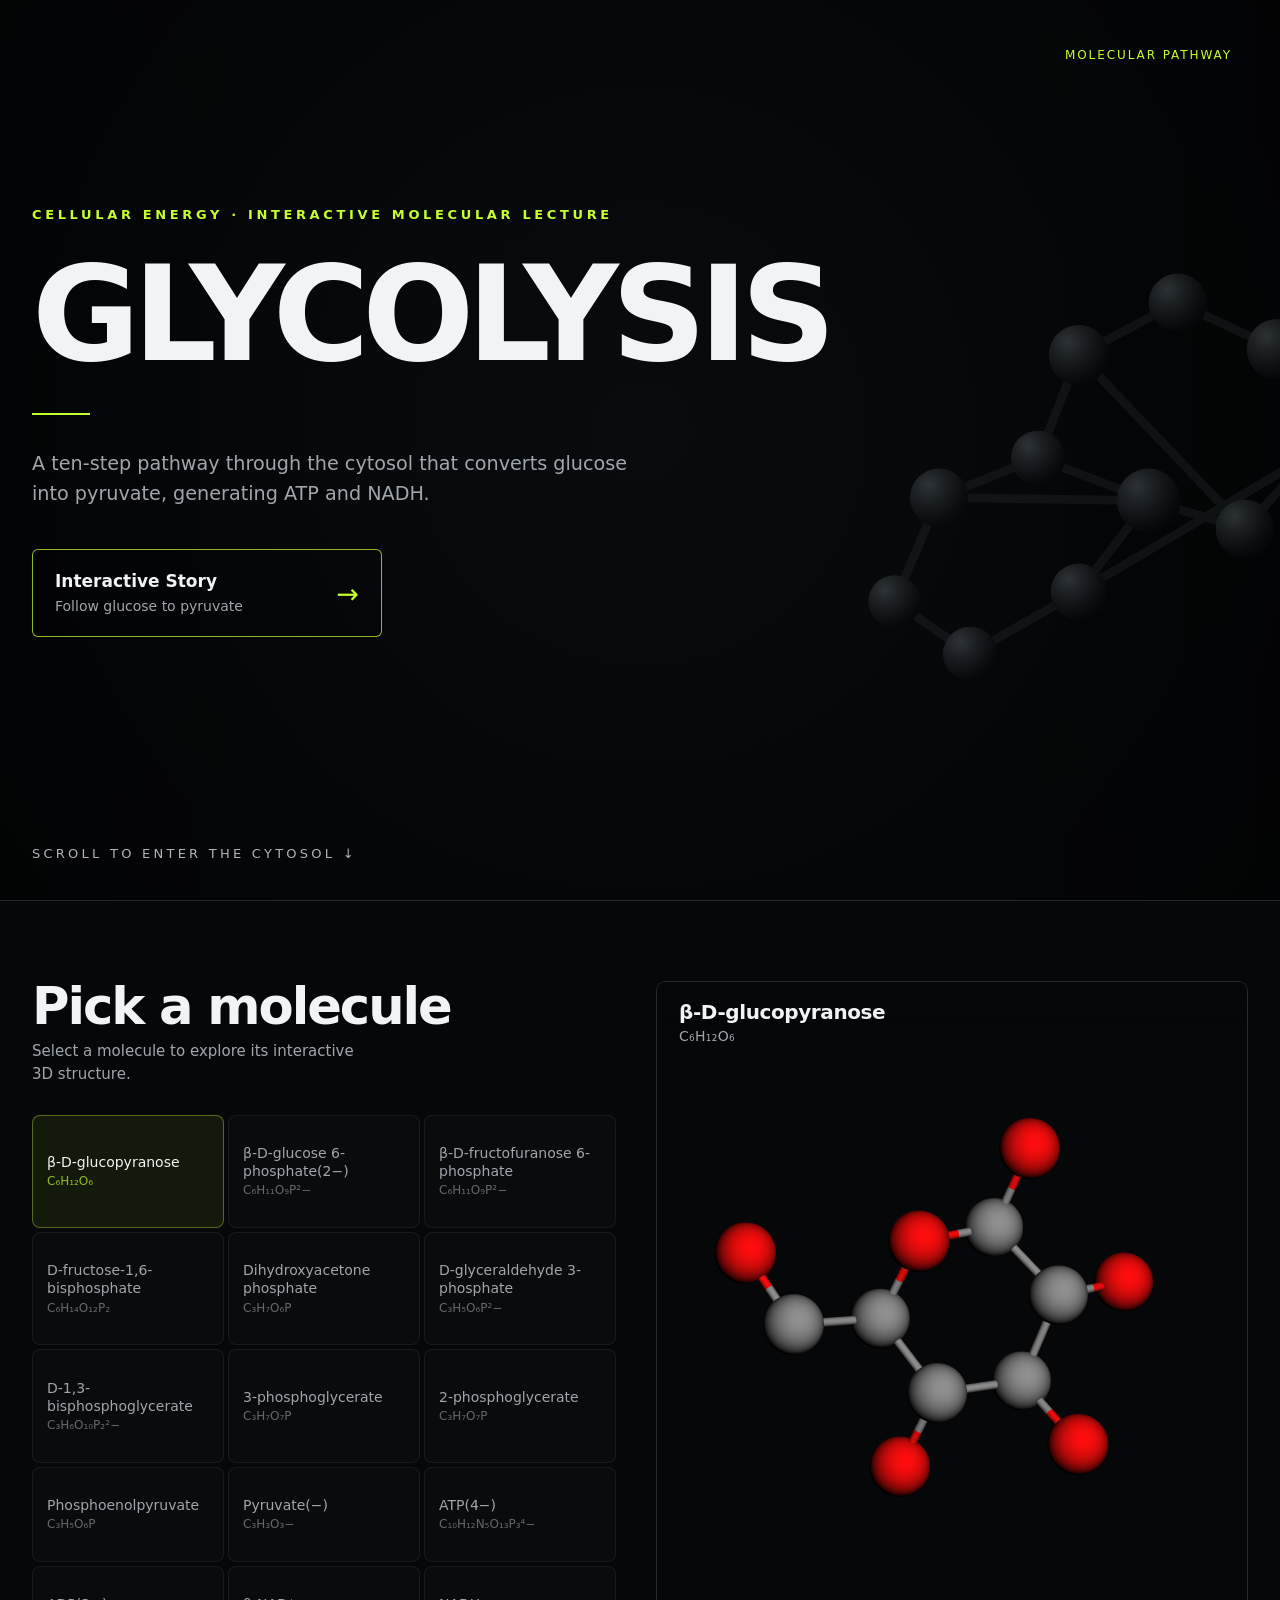
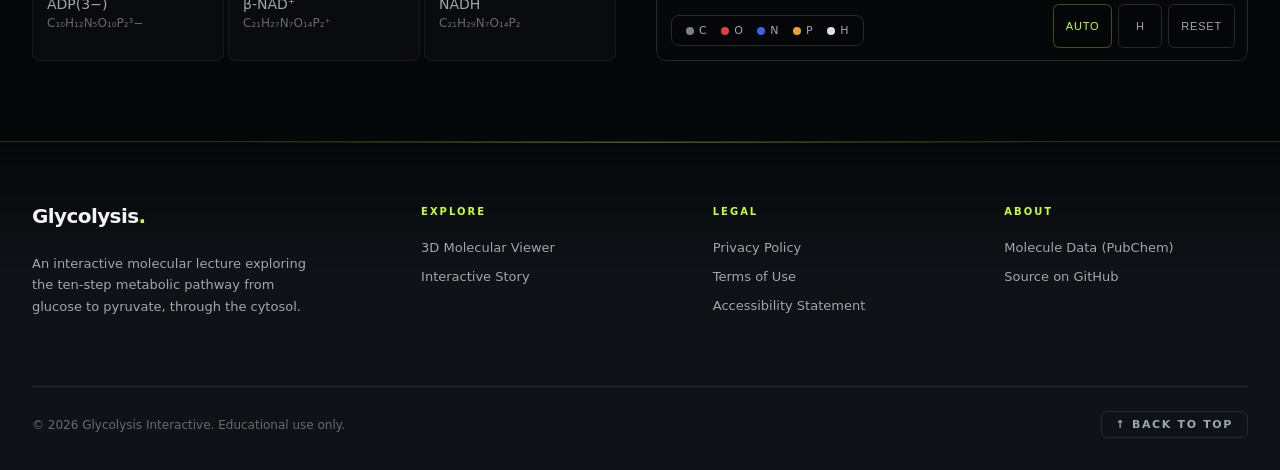
==== index.html @ 6b850707 "Add mobile performance fix" ====
<!DOCTYPE html>
<html lang="en">
<head>
  <meta charset="utf-8">
  <meta name="viewport" content="width=device-width,initial-scale=1">
  <meta name="description" content="An interactive molecular lecture exploring glycolysis from glucose to pyruvate.">
  <title>Glycolysis | Interactive 3D Molecular Viewer</title>
  <link rel="canonical" href="https://glycolysis-project.example/">
  <meta property="og:type" content="website">
  <meta property="og:title" content="Glycolysis | Interactive 3D Molecular Viewer">
  <meta property="og:description" content="Explore glycolysis through an interactive 3D molecular viewer with all 15 pathway intermediates and cofactors.">
  <meta property="og:url" content="https://glycolysis-project.example/">
  <meta name="twitter:card" content="summary_large_image">
  <meta name="twitter:title" content="Glycolysis | Interactive 3D Molecular Viewer">
  <meta name="twitter:description" content="Explore glycolysis through an interactive 3D molecular viewer with all 15 pathway intermediates and cofactors.">
  <meta name="google-site-verification" content="REPLACE_WITH_GOOGLE_VERIFICATION_TOKEN">
  <script type="application/ld+json">{"@context":"https://schema.org","@type":"WebApplication","name":"Glycolysis Interactive","description":"An interactive 3D molecular viewer for exploring the glycolysis metabolic pathway.","applicationCategory":"EducationalApplication","operatingSystem":"Web Browser","url":"https://glycolysis-project.example/"}</script>
  <link rel="stylesheet" href="styles/landing.css">
</head>
<body>
  <a href="#viewerSection" class="skip-link">Skip to viewer</a>

  <section class="hero" aria-labelledby="hero-title">
    <div class="hero-molecule" aria-hidden="true">
      <svg viewBox="0 0 620 620" xmlns="http://www.w3.org/2000/svg">
        <defs>
          <radialGradient id="atom" cx="32%" cy="28%" r="72%">
            <stop offset="0" stop-color="#5b6369"/>
            <stop offset=".38" stop-color="#343b40"/>
            <stop offset=".78" stop-color="#151a1e"/>
            <stop offset="1" stop-color="#080b0e"/>
          </radialGradient>
        </defs>
        <g fill="none" stroke="#242a2e" stroke-width="9" stroke-linecap="round" opacity=".8">
          <path d="M120 430L166 323L268 282L310 176L412 122L514 170L550 278L481 355L382 326L310 420L198 484Z"/>
          <path d="M166 323L382 326M268 282L382 326M310 176L481 355M310 420L550 278"/>
        </g>
        <g fill="url(#atom)">
          <circle cx="120" cy="430" r="27"/>
          <circle cx="166" cy="323" r="30"/>
          <circle cx="268" cy="282" r="28"/>
          <circle cx="310" cy="176" r="31"/>
          <circle cx="412" cy="122" r="30"/>
          <circle cx="514" cy="170" r="31"/>
          <circle cx="550" cy="278" r="29"/>
          <circle cx="481" cy="355" r="30"/>
          <circle cx="382" cy="326" r="33"/>
          <circle cx="310" cy="420" r="29"/>
          <circle cx="198" cy="484" r="28"/>
        </g>
      </svg>
    </div>
    <div class="page-context" aria-hidden="true"><strong>MOLECULAR PATHWAY</strong></div>
    <div class="hero-content">
      <div class="hero-copy">
        <p class="eyebrow">CELLULAR ENERGY · INTERACTIVE MOLECULAR LECTURE</p>
        <h1 id="hero-title">GLYCOLYSIS</h1>
        <div class="hero-rule" aria-hidden="true"></div>
        <p class="description">A ten-step pathway through the cytosol that converts glucose into pyruvate, generating ATP and NADH.</p>
        <a class="story-link" href="story/index.html">
          <span class="story-copy">
            <span class="story-title">Interactive Story</span>
            <span class="story-subtitle">Follow glucose to pyruvate</span>
          </span>
          <span class="story-arrow" aria-hidden="true">→</span>
        </a>
      </div>
      <p class="scroll-cue">SCROLL TO ENTER THE CYTOSOL ↓</p>
    </div>
  </section>

  <section class="viewer-section" id="viewerSection" aria-labelledby="viewer-heading">
    <div class="viewer-gate" id="viewerGate" hidden>
      <p class="viewer-gate-label">INTERACTIVE 3D VIEWER</p>
      <h2 class="viewer-gate-heading">This viewer may run less smoothly on mobile and tablet devices.</h2>
      <p class="viewer-gate-copy">For the smoothest experience, open this page on a desktop computer. You can continue here, or return without loading the molecular viewer.</p>
      <div class="viewer-gate-actions">
        <button class="viewer-gate-btn viewer-gate-btn-primary" id="viewerContinue" type="button">CONTINUE ANYWAY</button>
        <button class="viewer-gate-btn" id="viewerBack" type="button">GO BACK</button>
      </div>
    </div>
    <div class="viewer-inner" id="viewerContent">
      <div class="viewer-sidebar">
        <h2 class="viewer-heading" id="viewer-heading">Pick a molecule</h2>
        <p class="viewer-subtitle">Select a molecule to explore its interactive 3D structure.</p>
        <div class="mol-btn-grid" id="molGrid" role="radiogroup" aria-label="Molecule selector"></div>
      </div>
      <div class="viewer-main">
        <div class="viewer-canvas-wrap">
          <div id="viewerInfo" class="viewer-info-bar" aria-live="polite">
            <span class="viewer-info-placeholder" id="viewerPlaceholder">Select a molecule from the list</span>
            <span class="viewer-info-name" id="viewerName" hidden></span>
            <span class="viewer-info-formula" id="viewerFormula" hidden></span>
          </div>
          <div id="viewer3d" aria-label="Interactive 3D molecular visualization"></div>
          <div class="mol-legend" role="img" aria-label="Atom color legend">
            <span class="mol-legend-item"><span class="mol-legend-dot" style="background:#808080"></span>C<span class="mol-legend-tip">Carbon</span></span>
            <span class="mol-legend-item"><span class="mol-legend-dot" style="background:#e04040"></span>O<span class="mol-legend-tip">Oxygen</span></span>
            <span class="mol-legend-item"><span class="mol-legend-dot" style="background:#4060e0"></span>N<span class="mol-legend-tip">Nitrogen</span></span>
            <span class="mol-legend-item"><span class="mol-legend-dot" style="background:#f0a030"></span>P<span class="mol-legend-tip">Phosphorus</span></span>
            <span class="mol-legend-item"><span class="mol-legend-dot" style="background:#e0e0e0"></span>H<span class="mol-legend-tip">Hydrogen</span></span>
          </div>
          <div class="viewer-controls" role="toolbar" aria-label="Viewer controls">
            <button class="vc-btn" id="btnToggleSpin" aria-pressed="true" title="Toggle auto-rotation">AUTO</button>
            <button class="vc-btn" id="btnToggleH" aria-pressed="false" title="Toggle hydrogen atoms">H</button>
            <button class="vc-btn" id="btnReset" title="Reset camera view">RESET</button>
          </div>
        </div>
      </div>
    </div>
  </section>

  <footer class="site-footer" role="contentinfo">
    <div class="footer-top">
      <div class="footer-brand">
        <div class="footer-logo">Glycolysis<span class="accent">.</span></div>
        <p class="footer-tagline">An interactive molecular lecture exploring the ten-step metabolic pathway from glucose to pyruvate, through the cytosol.</p>
      </div>
      <nav class="footer-col" aria-label="Explore">
        <span class="footer-col-title">Explore</span>
        <a href="#viewerSection">3D Molecular Viewer</a>
        <a href="story/index.html">Interactive Story</a>
      </nav>
      <nav class="footer-col" aria-label="Legal">
        <span class="footer-col-title">Legal</span>
        <a href="privacy.html">Privacy Policy</a>
        <a href="terms.html">Terms of Use</a>
        <a href="accessibility.html">Accessibility Statement</a>
      </nav>
      <div class="footer-col">
        <span class="footer-col-title">About</span>
        <a href="https://pubchem.ncbi.nlm.nih.gov/" target="_blank" rel="noopener">Molecule Data (PubChem)</a>
        <a href="https://github.com" target="_blank" rel="noopener">Source on GitHub</a>
      </div>
    </div>
    <div class="footer-divider"></div>
    <div class="footer-bottom">
      <span class="footer-copy">© 2026 Glycolysis Interactive. Educational use only.</span>
      <div class="footer-bottom-links">
        <a href="#" class="footer-back-top" aria-label="Back to top">↑ Back to top</a>
      </div>
    </div>
  </footer>

  <script src="src/viewer.js"></script>
  <script src="src/init.js"></script>
</body>
</html>
---- styles/landing.css ----
:root {
  --bg: #050709;
  --text: #f2f3f4;
  --muted: #a0a6ae;
  --accent: #c6ff2e;
  --line: #252a2f;
  --radius: 6px;
}

* {
  box-sizing: border-box;
}

.skip-link {
  position: fixed;
  top: 12px;
  left: 50%;
  transform: translate(-50%, -300%);
  z-index: 10000;
  padding: 12px 24px;
  border-radius: var(--radius);
  background: var(--accent);
  color: #050709;
  font-size: 13px;
  font-weight: 600;
  letter-spacing: .5px;
  text-decoration: none;
  transition: transform .25s ease;
}

.skip-link:focus,
.skip-link:focus-visible {
  transform: translate(-50%, 0);
  outline: 2px solid var(--accent);
  outline-offset: 4px;
}

html,
body {
  margin: 0;
  min-height: 100%;
  background: var(--bg);
  color: var(--text);
}

body {
  font-family: Inter, "Space Grotesk", system-ui, -apple-system, BlinkMacSystemFont, "Segoe UI", sans-serif;
  overflow-x: hidden;
}

.hero {
  position: relative;
  min-height: 100svh;
  height: max(680px, 100svh);
  overflow: hidden;
  isolation: isolate;
  background:
    radial-gradient(ellipse 52% 75% at 50% 48%, rgba(22,27,31,.22), transparent 72%),
    var(--bg);
}

.hero:after {
  content: "";
  position: absolute;
  inset: 0;
  z-index: 0;
  pointer-events: none;
  background:
    radial-gradient(circle at 50% 45%, transparent 0, rgba(0,0,0,.08) 48%, rgba(0,0,0,.42) 100%),
    linear-gradient(90deg, rgba(0,0,0,.2), transparent 24%, transparent 76%, rgba(0,0,0,.24));
}

.hero-molecule {
  position: absolute;
  z-index: 1;
  right: -100px;
  top: 20%;
  width: min(47vw, 610px);
  height: 610px;
  opacity: .48;
  pointer-events: none;
}

.hero-molecule svg {
  width: 100%;
  height: 100%;
  display: block;
}

.hero-content {
  position: relative;
  z-index: 2;
  width: min(1376px, calc(100% - 64px));
  min-height: 100%;
  margin: 0 auto;
  padding: 72px 0 92px;
  display: flex;
  align-items: center;
}

.hero-copy {
  width: min(880px, 72vw);
  transform: translateY(-2vh);
}

.eyebrow {
  margin: 0 0 34px;
  color: var(--accent);
  font-size: 13px;
  line-height: 1.2;
  font-weight: 600;
  letter-spacing: .28em;
  text-transform: uppercase;
}

h1 {
  margin: 0;
  color: var(--text);
  font-size: clamp(76px, 10.3vw, 160px);
  line-height: .9;
  font-weight: 800;
  letter-spacing: -.055em;
}

.hero-rule {
  width: 58px;
  height: 2px;
  margin: 38px 0 34px;
  background: var(--accent);
}

.description {
  width: min(620px, 100%);
  margin: 0;
  color: var(--muted);
  font-size: clamp(18px, 1.5vw, 22px);
  line-height: 1.58;
  font-weight: 400;
}

.story-link {
  display: grid;
  grid-template-columns: 1fr auto;
  align-items: center;
  width: min(350px, 100%);
  min-height: 88px;
  margin-top: 40px;
  padding: 18px 22px;
  border: 1px solid rgba(198,255,46,.72);
  border-radius: var(--radius);
  color: var(--text);
  text-decoration: none;
  background: rgba(5,7,9,.28);
  transition: background .2s ease, border-color .2s ease, transform .2s ease;
}

.story-link:hover {
  background: rgba(198,255,46,.055);
  border-color: var(--accent);
  transform: translateY(-1px);
}

.story-link:focus-visible {
  outline: 2px solid var(--accent);
  outline-offset: 4px;
}

.story-copy {
  display: flex;
  flex-direction: column;
  gap: 6px;
}

.story-title {
  font-size: 17px;
  line-height: 1.2;
  font-weight: 600;
}

.story-subtitle {
  color: var(--muted);
  font-size: 14px;
  line-height: 1.35;
}

.story-arrow {
  padding-left: 20px;
  color: var(--accent);
  font-size: 27px;
  line-height: 1;
  font-weight: 300;
}

.scroll-cue {
  position: absolute;
  left: 0;
  bottom: 40px;
  margin: 0;
  color: #aeb3ba;
  font-size: 13px;
  line-height: 1;
  font-weight: 400;
  letter-spacing: .25em;
  text-transform: uppercase;
}

.page-context {
  position: absolute;
  z-index: 3;
  top: 48px;
  right: 48px;
  color: #858b92;
  font-size: 12px;
  line-height: 1.2;
  letter-spacing: .16em;
  text-transform: uppercase;
}

.page-context strong {
  color: var(--accent);
  font-weight: 500;
}

@media (max-width: 1100px) {
  .hero-copy {
    width: min(780px, 78vw);
  }

  .hero-molecule {
    right: -180px;
    width: 520px;
    height: 520px;
    top: 27%;
    opacity: .34;
  }
}

@media (max-width: 768px) {
  .hero {
    height: auto;
    min-height: 100svh;
  }

  .hero-content {
    width: calc(100% - 40px);
    padding: 112px 0 96px;
    align-items: center;
  }

  .hero-copy {
    width: 100%;
    transform: none;
  }

  .eyebrow {
    margin-bottom: 27px;
    font-size: 11px;
    line-height: 1.5;
    letter-spacing: .2em;
  }

  h1 {
    font-size: clamp(58px, 16vw, 112px);
    letter-spacing: -.06em;
  }

  .hero-rule {
    margin: 30px 0 25px;
  }

  .description {
    max-width: 540px;
    font-size: 18px;
    line-height: 1.55;
  }

  .story-link {
    width: min(360px, 100%);
    min-height: 88px;
    margin-top: 34px;
    padding: 18px 20px;
  }

  .story-title {
    font-size: 17px;
  }

  .story-subtitle {
    font-size: 14px;
  }

  .story-arrow {
    font-size: 26px;
  }

  .page-context {
    top: 28px;
    right: 24px;
    font-size: 10px;
  }

  .hero-molecule {
    right: -220px;
    top: 42%;
    width: 460px;
    height: 460px;
    opacity: .18;
  }

  .scroll-cue {
    left: 0;
    bottom: 32px;
    font-size: 10px;
    letter-spacing: .2em;
  }
}

@media (max-width: 430px) {
  .hero-content {
    width: calc(100% - 32px);
    padding-top: 100px;
    padding-bottom: 86px;
  }

  .eyebrow {
    max-width: 290px;
    margin-bottom: 24px;
  }

  h1 {
    font-size: clamp(52px, 17.5vw, 76px);
  }

  .hero-rule {
    margin: 26px 0 22px;
  }

  .description {
    font-size: 17px;
  }

  .story-link {
    width: 100%;
    min-height: 84px;
    margin-top: 30px;
    padding: 17px 18px;
  }

  .story-arrow {
    padding-left: 16px;
  }

  .hero-molecule {
    display: none;
  }
}

@media (prefers-reduced-motion: reduce) {
  .story-link {
    transition: none;
  }

  .story-link:hover {
    transform: none;
  }

  .skip-link {
    transition: none;
  }
}

.viewer-section {
  padding: 80px 0 0;
  border-top: 1px solid var(--line);
}
.viewer-gate {
  width: min(760px, calc(100% - 64px));
  margin: 0 auto;
  padding: 80px 0;
}
.viewer-gate[hidden],
.viewer-inner[hidden] {
  display: none;
}
.viewer-gate-label {
  margin: 0 0 18px;
  color: var(--accent);
  font-size: 11px;
  font-weight: 600;
  letter-spacing: .2em;
}
.viewer-gate-heading {
  max-width: 680px;
  margin: 0 0 18px;
  color: var(--text);
  font-size: clamp(32px, 5vw, 58px);
  line-height: 1;
  letter-spacing: -.04em;
}
.viewer-gate-copy {
  max-width: 560px;
  margin: 0;
  color: var(--muted);
  font-size: 16px;
  line-height: 1.6;
}
.viewer-gate-actions {
  display: flex;
  flex-wrap: wrap;
  gap: 8px;
  margin-top: 32px;
}
.viewer-gate-btn {
  min-height: 46px;
  padding: 12px 16px;
  border: 1px solid var(--line);
  border-radius: var(--radius);
  color: var(--muted);
  background: rgba(255,255,255,.03);
  font: inherit;
  font-size: 11px;
  font-weight: 600;
  letter-spacing: .08em;
  cursor: pointer;
}
.viewer-gate-btn-primary {
  border-color: rgba(198,255,46,.5);
  color: var(--accent);
  background: rgba(198,255,46,.08);
}
.viewer-gate-btn:focus-visible {
  outline: 2px solid var(--accent);
  outline-offset: 3px;
}

.viewer-inner {
  width: min(1400px, calc(100% - 64px));
  margin: 0 auto;
  display: grid;
  grid-template-columns: 1fr 1fr;
  gap: 32px;
  min-height: 680px;
}

.viewer-sidebar {
  padding: 0;
  display: flex;
  flex-direction: column;
}

.viewer-heading {
  font-size: clamp(32px, 4vw, 52px);
  font-weight: 800;
  letter-spacing: -.04em;
  line-height: 1;
  color: var(--text);
  margin: 0 0 8px;
}

.viewer-subtitle {
  font-size: 15px;
  color: var(--muted);
  margin: 0 0 28px;
  line-height: 1.55;
  max-width: 340px;
}

.mol-btn-grid {
  display: grid;
  grid-template-columns: repeat(3, 1fr);
  gap: 4px;
  overflow-y: auto;
  flex: 1;
  padding-right: 8px;
}

.mol-btn {
  display: flex;
  flex-direction: column;
  align-items: flex-start;
  justify-content: center;
  gap: 3px;
  width: 100%;
  padding: 12px 14px;
  border: 1px solid rgba(255,255,255,.06);
  border-radius: 8px;
  background: rgba(255,255,255,.02);
  color: var(--muted);
  font: inherit;
  font-size: 14px;
  line-height: 1.3;
  text-align: left;
  cursor: pointer;
  transition: all .18s ease;
  min-height: 56px;
  overflow: hidden;
}

.mol-btn:hover {
  background: rgba(198,255,46,.04);
  border-color: rgba(255,255,255,.06);
  color: var(--text);
}

.mol-btn[aria-checked="true"] {
  background: rgba(198,255,46,.08);
  border-color: rgba(198,255,46,.35);
  color: var(--text);
}

.mol-btn[aria-checked="true"] .mol-btn-name {
  color: var(--accent);
  text-shadow: 0 0 12px rgba(198,255,46,.35);
}

.mol-btn[aria-checked="true"] .mol-btn-formula {
  color: var(--accent);
  opacity: .7;
}

.mol-btn:focus-visible {
  outline: 2px solid var(--accent);
  outline-offset: 2px;
}

.mol-btn-name {
  font-weight: 700;
  font-size: 13px;
  letter-spacing: -.01em;
  color: var(--text);
  white-space: nowrap;
  overflow: hidden;
  text-overflow: ellipsis;
  max-width: 100%;
}

.mol-btn-formula {
  font-size: 12px;
  font-weight: 400;
  color: var(--muted);
  opacity: .6;
  white-space: nowrap;
  max-width: 100%;
  overflow: hidden;
  text-overflow: ellipsis;
}

.viewer-main {
  display: flex;
  flex-direction: column;
}

.viewer-canvas-wrap {
  position: relative;
  flex: 1;
  min-height: 600px;
  background: radial-gradient(circle at 50% 45%, rgba(22,27,31,.35), transparent 72%), var(--bg);
  border: 1px solid var(--line);
  border-radius: 10px;
  overflow: hidden;
}

.mol-legend {
  position: absolute;
  bottom: 14px;
  left: 14px;
  z-index: 2;
  display: flex;
  gap: 14px;
  padding: 8px 14px;
  background: rgba(5,7,9,.8);
  border: 1px solid var(--line);
  border-radius: 8px;
  backdrop-filter: blur(8px);
}

.mol-legend-item {
  position: relative;
  display: inline-flex;
  align-items: center;
  gap: 5px;
  font-size: 11px;
  font-weight: 500;
  letter-spacing: .5px;
  color: var(--muted);
  cursor: default;
}

.mol-legend-dot {
  width: 8px;
  height: 8px;
  border-radius: 50%;
  display: inline-block;
  flex-shrink: 0;
}

.mol-legend-tip {
  position: absolute;
  bottom: calc(100% + 8px);
  left: 50%;
  transform: translateX(-50%);
  background: rgba(5,7,9,.92);
  border: 1px solid var(--line);
  border-radius: 6px;
  padding: 5px 10px;
  white-space: nowrap;
  font-size: 11px;
  font-weight: 500;
  letter-spacing: .3px;
  color: var(--text);
  opacity: 0;
  pointer-events: none;
  transition: opacity .15s ease;
  z-index: 3;
}

.mol-legend-item:hover .mol-legend-tip {
  opacity: 1;
}

#viewer3d {
  position: absolute;
  inset: 0;
}

.viewer-canvas-wrap canvas {
  width: 100% !important;
  height: 100% !important;
  display: block;
  touch-action: none;
}

.viewer-info-bar {
  position: absolute;
  top: 0;
  left: 0;
  right: 0;
  padding: 18px 22px;
  display: flex;
  flex-direction: column;
  gap: 4px;
  background: linear-gradient(to bottom, rgba(5,7,9,.88), transparent 70%);
  pointer-events: none;
  z-index: 2;
}

.viewer-info-name {
  font-size: 20px;
  font-weight: 700;
  color: var(--text);
  letter-spacing: -.02em;
}

.viewer-info-formula {
  font-size: 14px;
  font-weight: 400;
  color: var(--muted);
  letter-spacing: .3px;
}

.viewer-info-placeholder {
  font-size: 14px;
  color: var(--muted);
  opacity: .5;
  font-style: italic;
}

.viewer-controls {
  position: absolute;
  bottom: 12px;
  right: 12px;
  display: flex;
  gap: 6px;
  z-index: 2;
}

.vc-btn {
  padding: 6px 12px;
  font-size: 11px;
  font-weight: 500;
  letter-spacing: .8px;
  color: var(--muted);
  border: 1px solid var(--line);
  border-radius: var(--radius);
  background: rgba(5,7,9,.75);
  backdrop-filter: blur(8px);
  cursor: pointer;
  transition: all .18s ease;
  min-height: 44px;
  min-width: 44px;
  display: flex;
  align-items: center;
  justify-content: center;
}

.vc-btn:hover {
  color: var(--text);
  border-color: rgba(255,255,255,.15);
}

.vc-btn[aria-pressed="true"] {
  color: var(--accent);
  border-color: rgba(198,255,46,.3);
}

.vc-btn:focus-visible {
  outline: 2px solid var(--accent);
  outline-offset: 2px;
}

.mol-viewer-error {
  position: absolute;
  inset: 0;
  display: flex;
  align-items: center;
  justify-content: center;
  text-align: center;
  padding: 40px;
  color: var(--muted);
  font-size: 14px;
}

.site-footer {
  margin-top: 80px;
  background: linear-gradient(180deg, rgba(15,18,23,0) 0%, rgba(15,18,23,1) 40%);
  border-top: 1px solid rgba(198,255,46,.12);
  position: relative;
}

.site-footer::before {
  content: '';
  position: absolute;
  top: 0;
  left: 15%;
  right: 15%;
  height: 1px;
  background: linear-gradient(90deg, transparent, rgba(198,255,46,.35), transparent);
}

.footer-top {
  width: min(1400px, calc(100% - 64px));
  margin: 0 auto;
  padding: 64px 0 56px;
  display: grid;
  grid-template-columns: 1.4fr 1fr 1fr 1fr;
  gap: 48px;
}

.footer-brand {
  display: flex;
  flex-direction: column;
  gap: 14px;
}

.footer-logo {
  font-size: 20px;
  font-weight: 800;
  letter-spacing: -.03em;
  color: var(--text);
  line-height: 1;
}

.footer-logo .accent {
  color: var(--accent);
}

.footer-tagline {
  font-size: 13px;
  color: var(--muted);
  line-height: 1.65;
  max-width: 280px;
}

.footer-col {
  display: flex;
  flex-direction: column;
  gap: 0;
}

.footer-col-title {
  font-size: 10px;
  font-weight: 700;
  letter-spacing: .2em;
  text-transform: uppercase;
  color: var(--accent);
  margin-bottom: 16px;
}

.footer-col a {
  font-size: 13px;
  color: var(--muted);
  text-decoration: none;
  transition: color .18s ease;
  padding: 7px 0;
  display: block;
  border-radius: 4px;
}

.footer-col a:hover {
  color: var(--text);
}

.footer-col a:focus-visible {
  outline: 2px solid var(--accent);
  outline-offset: 2px;
}

.footer-divider {
  width: min(1400px, calc(100% - 64px));
  margin: 0 auto;
  height: 1px;
  background: var(--line);
}

.footer-bottom {
  width: min(1400px, calc(100% - 64px));
  margin: 0 auto;
  padding: 24px 0 32px;
  display: flex;
  justify-content: space-between;
  align-items: center;
  flex-wrap: wrap;
  gap: 16px;
}

.footer-copy {
  font-size: 12px;
  color: var(--muted);
  opacity: .6;
}

.footer-bottom-links {
  display: flex;
  align-items: center;
  gap: 24px;
}

.footer-back-top {
  font-size: 11px;
  font-weight: 600;
  letter-spacing: .15em;
  text-transform: uppercase;
  color: var(--muted);
  text-decoration: none;
  transition: color .18s ease;
  display: inline-flex;
  align-items: center;
  gap: 6px;
  padding: 6px 14px;
  border: 1px solid var(--line);
  border-radius: 6px;
}

.footer-back-top:hover {
  color: var(--text);
  border-color: rgba(255,255,255,.15);
}

.footer-back-top:focus-visible {
  outline: 2px solid var(--accent);
  outline-offset: 2px;
}

@media (max-width: 1023px) {
  .viewer-inner {
    grid-template-columns: 1fr;
    gap: 24px;
  }

  .viewer-sidebar {
    padding: 0;
  }

  .mol-btn-grid {
    grid-template-columns: repeat(5, 1fr);
    overflow: visible;
    padding-right: 0;
  }

  .viewer-main {
    padding: 0;
  }

  .footer-top {
    grid-template-columns: 1fr 1fr;
    gap: 40px;
  }
}

@media (max-width: 768px) {
  .viewer-gate {
    width: calc(100% - 32px);
    padding: 56px 0;
  }

  .viewer-gate-actions {
    flex-direction: column;
    align-items: stretch;
  }
  .mol-btn-grid {
    grid-template-columns: repeat(3, 1fr);
  }

  .viewer-section {
    padding: 48px 0 0;
  }

  .viewer-inner {
    width: calc(100% - 32px);
  }

  .viewer-canvas-wrap {
    min-height: 400px;
  }

  .mol-btn {
    padding: 8px 10px;
    font-size: 13px;
    min-height: 48px;
  }

  .footer-top {
    grid-template-columns: 1fr;
    gap: 32px;
    padding: 48px 0 40px;
  }

  .footer-top,
  .footer-divider,
  .footer-bottom {
    width: calc(100% - 32px);
  }

  .mol-legend {
    gap: 10px;
    padding: 6px 10px;
  }

  .mol-legend-item {
    font-size: 10px;
  }
}

@media (max-width: 480px) {
  .mol-btn-grid {
    grid-template-columns: repeat(3, 1fr);
  }

  .viewer-canvas-wrap {
    min-height: 320px;
  }

  .mol-legend {
    gap: 8px;
    padding: 5px 8px;
  }

  .mol-legend-item {
    font-size: 9px;
  }

  .footer-bottom {
    flex-direction: column;
    text-align: center;
    gap: 12px;
  }

  .footer-bottom-links {
    justify-content: center;
  }
}

@media (prefers-reduced-motion: reduce) {
  .mol-btn,
  .vc-btn,
  .footer-col a,
  .footer-back-top {
    transition: none;
  }

  .mol-btn:hover {
    transform: none;
  }
}
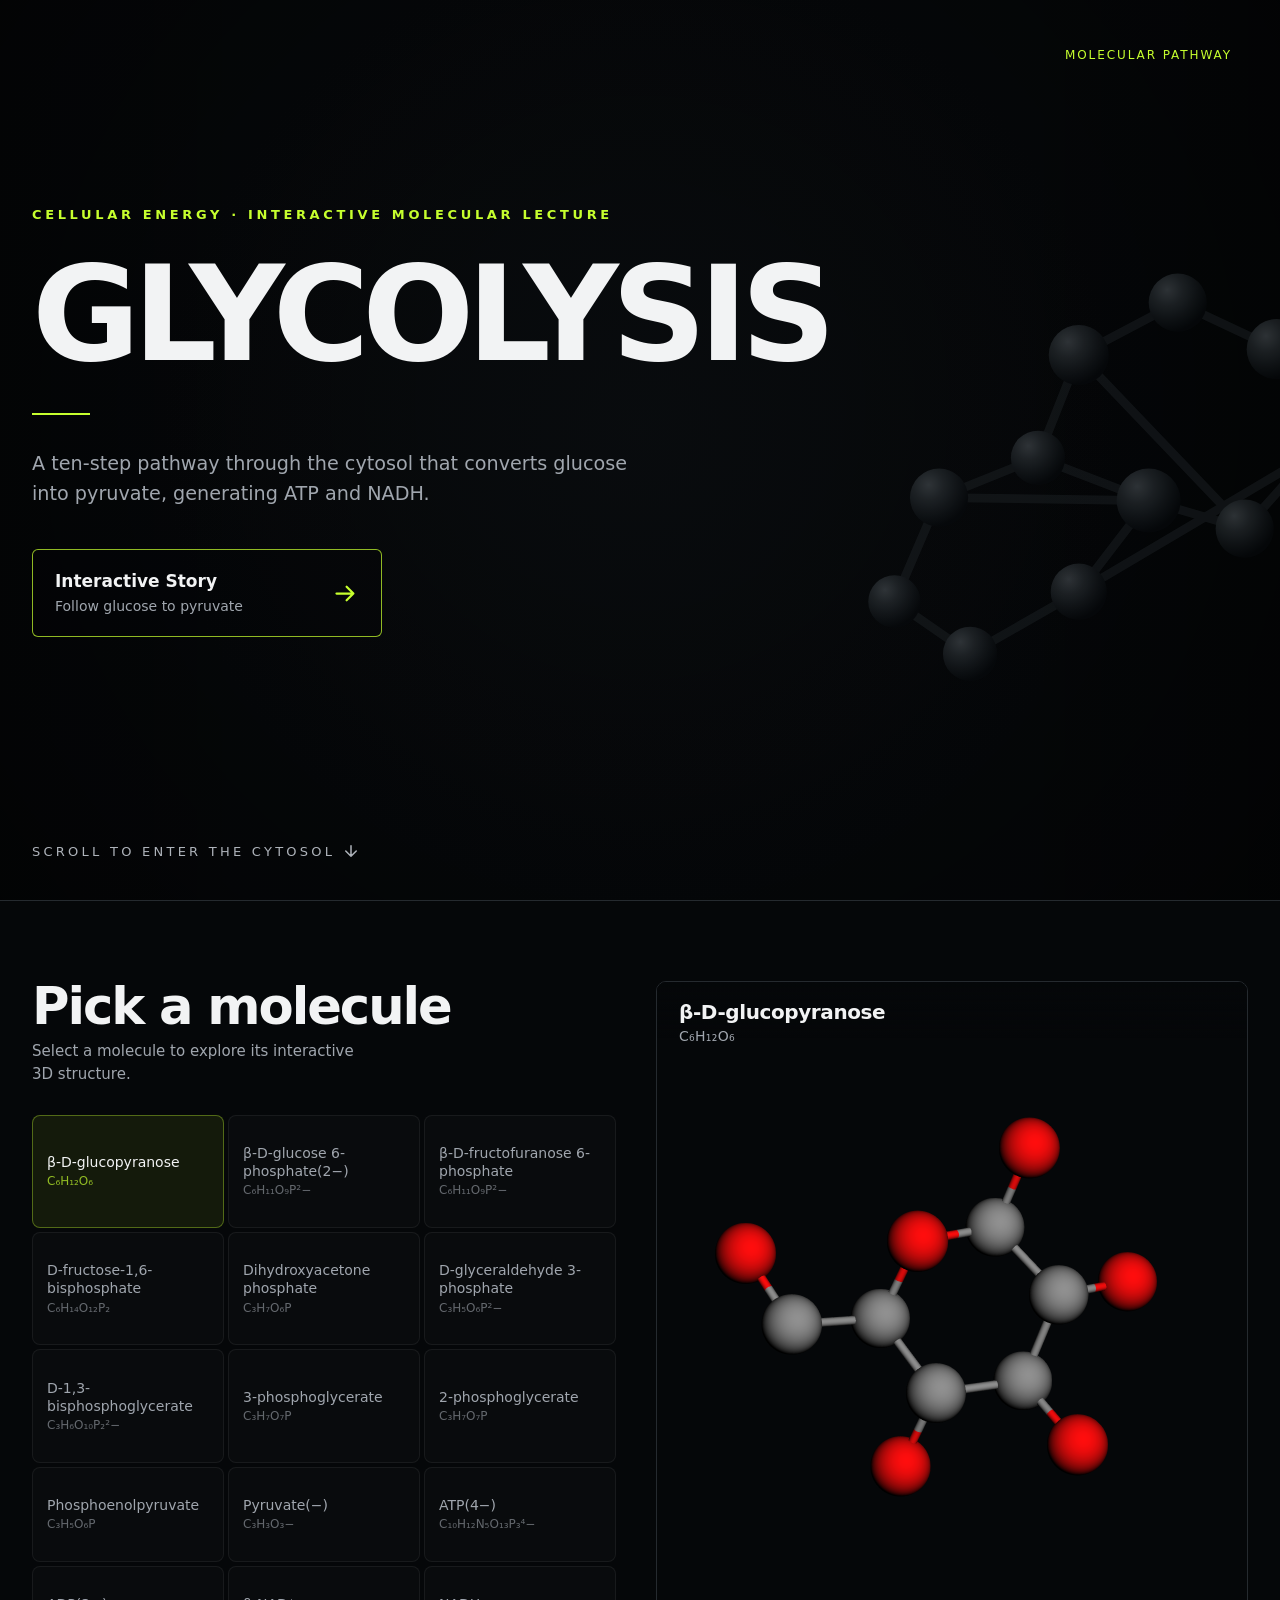
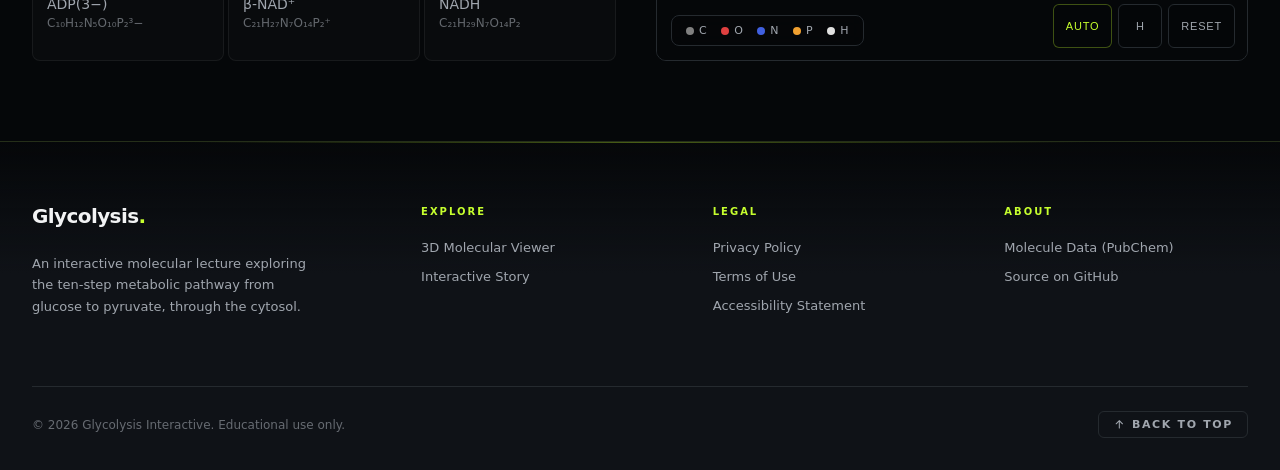
==== commit d691383a: "Improve mobile responsiveness and minor UI fixes" ====
--- a/index.html
+++ b/index.html
@@ -62,10 +62,10 @@
             <span class="story-title">Interactive Story</span>
             <span class="story-subtitle">Follow glucose to pyruvate</span>
           </span>
-          <span class="story-arrow" aria-hidden="true">→</span>
+          <span class="story-arrow" aria-hidden="true"><svg viewBox="0 0 24 24" focusable="false"><path d="M4 12h15M13 6l6 6-6 6"/></svg></span>
         </a>
       </div>
-      <p class="scroll-cue">SCROLL TO ENTER THE CYTOSOL ↓</p>
+      <p class="scroll-cue">SCROLL TO ENTER THE CYTOSOL <svg viewBox="0 0 24 24" focusable="false" aria-hidden="true"><path d="M12 5v14M19 12l-7 7-7-7"/></svg></p>
     </div>
   </section>
 
@@ -137,7 +137,7 @@
     <div class="footer-bottom">
       <span class="footer-copy">© 2026 Glycolysis Interactive. Educational use only.</span>
       <div class="footer-bottom-links">
-        <a href="#" class="footer-back-top" aria-label="Back to top">↑ Back to top</a>
+        <a href="#" class="footer-back-top" aria-label="Back to top"><svg viewBox="0 0 24 24" focusable="false" aria-hidden="true"><path d="M12 19V5M6 11l6-6 6 6"/></svg> Back to top</a>
       </div>
     </div>
   </footer>
--- a/styles/landing.css
+++ b/styles/landing.css
@@ -186,12 +186,31 @@
 .story-arrow {
   padding-left: 20px;
   color: var(--accent);
-  font-size: 27px;
   line-height: 1;
-  font-weight: 300;
+}
+
+.story-arrow svg,
+.scroll-cue svg,
+.footer-back-top svg {
+  width: 1.15em;
+  height: 1.15em;
+  fill: none;
+  stroke: currentColor;
+  stroke-width: 2;
+  stroke-linecap: round;
+  stroke-linejoin: round;
+  vertical-align: middle;
+}
+
+.story-arrow svg {
+  width: 27px;
+  height: 27px;
 }
 
 .scroll-cue {
+  display: inline-flex;
+  align-items: center;
+  gap: 7px;
   position: absolute;
   left: 0;
   bottom: 40px;
@@ -204,6 +223,13 @@
   text-transform: uppercase;
 }
 
+.scroll-cue svg {
+  display: inline-block;
+  width: 18px;
+  height: 18px;
+  flex: 0 0 18px;
+}
+
 .page-context {
   position: absolute;
   z-index: 3;
@@ -238,12 +264,13 @@
 @media (max-width: 768px) {
   .hero {
     height: auto;
-    min-height: 100svh;
+    min-height: 0;
   }
 
   .hero-content {
     width: calc(100% - 40px);
-    padding: 112px 0 96px;
+    padding: 88px 0 42px;
+    flex-direction: column;
     align-items: center;
   }
 
@@ -294,9 +321,7 @@
   }
 
   .page-context {
-    top: 28px;
-    right: 24px;
-    font-size: 10px;
+    display: none;
   }
 
   .hero-molecule {
@@ -308,9 +333,13 @@
   }
 
   .scroll-cue {
+    position: static;
     left: 0;
-    bottom: 32px;
+    align-self: flex-start;
+    width: 100%;
+    margin-top: 42px;
     font-size: 10px;
+    line-height: 1.4;
     letter-spacing: .2em;
   }
 }
@@ -318,8 +347,8 @@
 @media (max-width: 430px) {
   .hero-content {
     width: calc(100% - 32px);
-    padding-top: 100px;
-    padding-bottom: 86px;
+    padding-top: 76px;
+    padding-bottom: 34px;
   }
 
   .eyebrow {
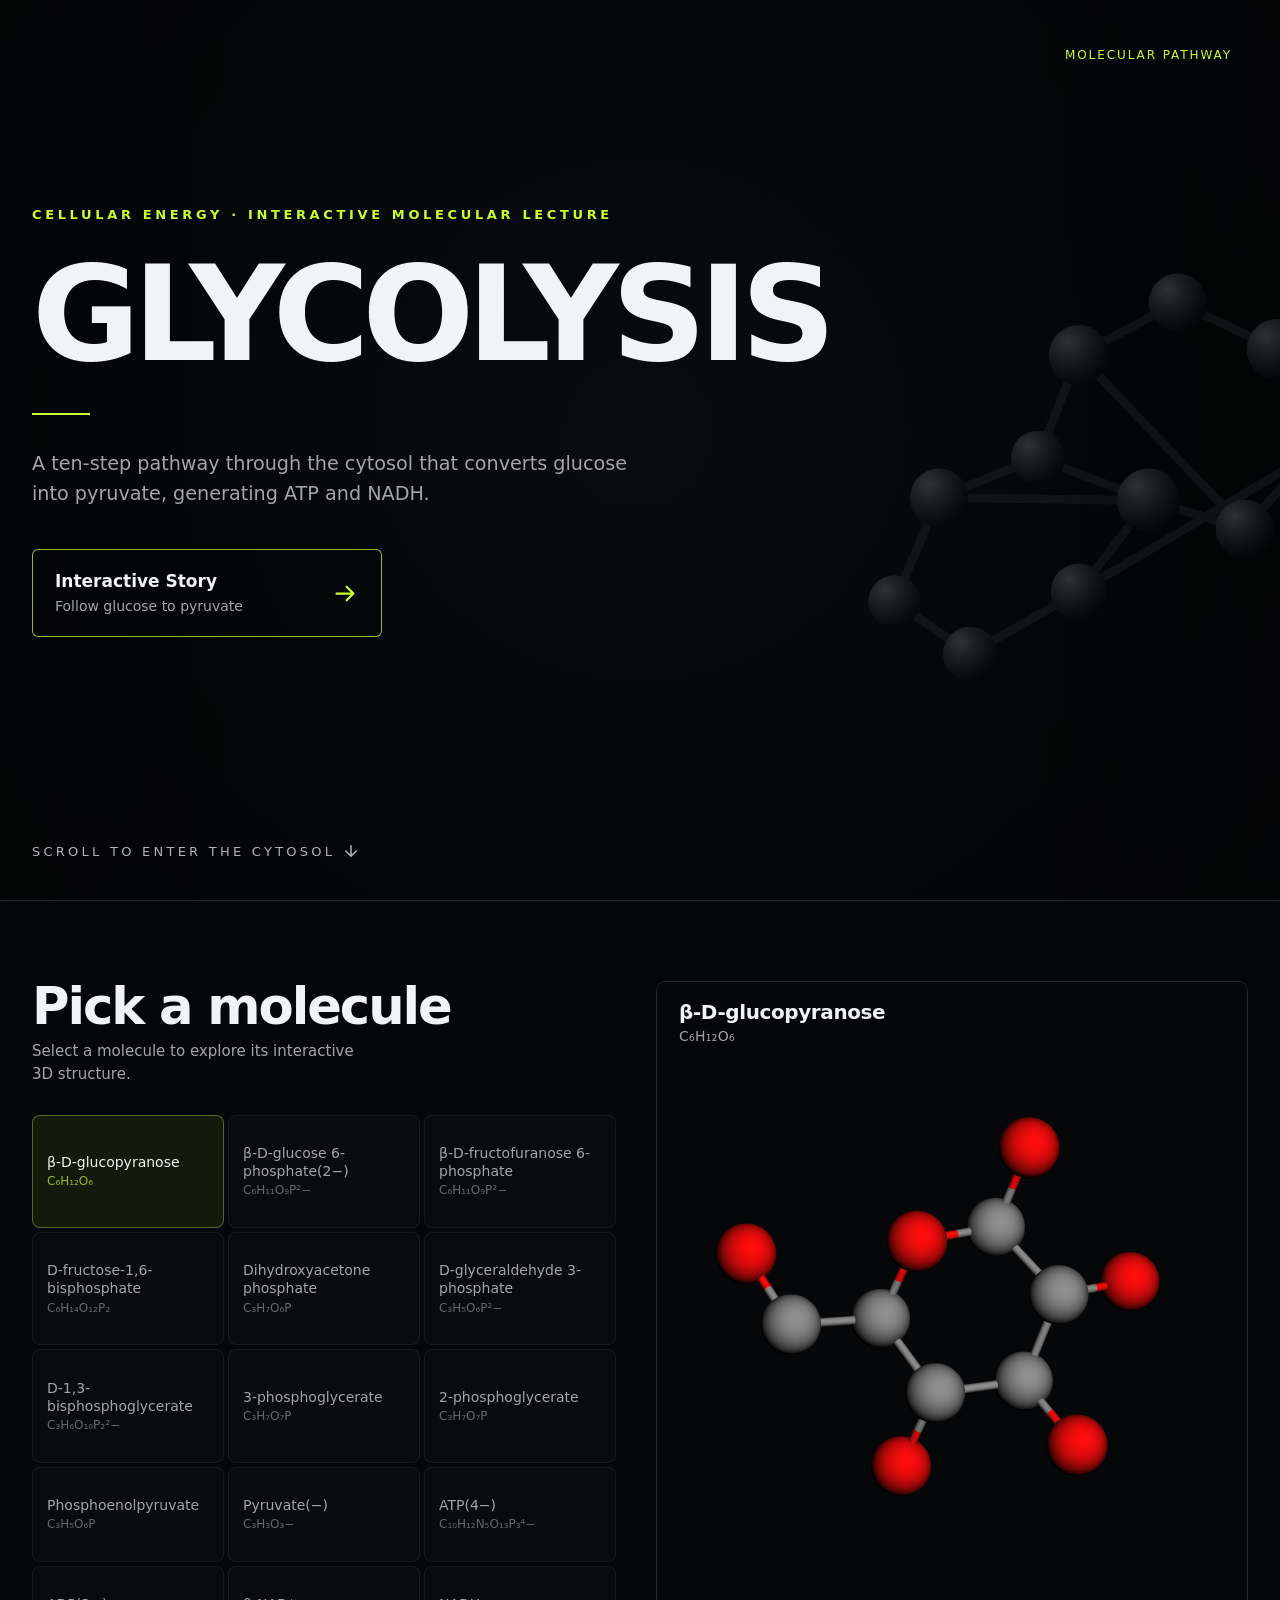
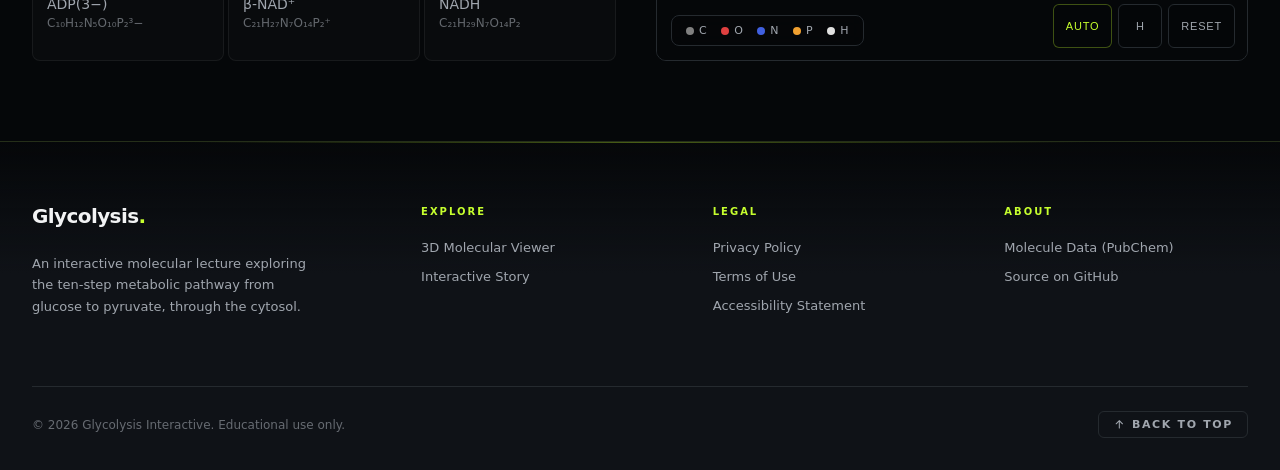
==== commit 605f8705: "Improved mobile 3D model performance and improve mobile responsiveness" ====
--- a/index.html
+++ b/index.html
@@ -65,7 +65,7 @@
           <span class="story-arrow" aria-hidden="true"><svg viewBox="0 0 24 24" focusable="false"><path d="M4 12h15M13 6l6 6-6 6"/></svg></span>
         </a>
       </div>
-      <p class="scroll-cue">SCROLL TO ENTER THE CYTOSOL <svg viewBox="0 0 24 24" focusable="false" aria-hidden="true"><path d="M12 5v14M19 12l-7 7-7-7"/></svg></p>
+      <a class="scroll-cue" href="#viewerSection">SCROLL TO ENTER THE CYTOSOL <svg viewBox="0 0 24 24" focusable="false" aria-hidden="true"><path d="M12 5v14M19 12l-7 7-7-7"/></svg></a>
     </div>
   </section>
 
--- a/styles/landing.css
+++ b/styles/landing.css
@@ -9,6 +9,7 @@
 
 * {
   box-sizing: border-box;
+  -webkit-tap-highlight-color: transparent;
 }
 
 .skip-link {
@@ -221,6 +222,18 @@
   font-weight: 400;
   letter-spacing: .25em;
   text-transform: uppercase;
+  text-decoration: none;
+  cursor: pointer;
+}
+
+.scroll-cue:hover {
+  color: var(--text);
+}
+
+.scroll-cue:focus-visible {
+  outline: 2px solid var(--accent);
+  outline-offset: 4px;
+  border-radius: 4px;
 }
 
 .scroll-cue svg {
@@ -262,16 +275,23 @@
 }
 
 @media (max-width: 768px) {
+  html {
+    scroll-snap-type: y mandatory;
+  }
+
   .hero {
-    height: auto;
-    min-height: 0;
+    height: 100svh;
+    min-height: 100svh;
+    scroll-snap-align: start;
   }
 
   .hero-content {
     width: calc(100% - 40px);
-    padding: 88px 0 42px;
+    height: 100%;
+    padding: 14vh 0 0;
     flex-direction: column;
-    align-items: center;
+    align-items: flex-start;
+    justify-content: flex-start;
   }
 
   .hero-copy {
@@ -280,7 +300,7 @@
   }
 
   .eyebrow {
-    margin-bottom: 27px;
+    margin-bottom: 20px;
     font-size: 11px;
     line-height: 1.5;
     letter-spacing: .2em;
@@ -292,32 +312,32 @@
   }
 
   .hero-rule {
-    margin: 30px 0 25px;
+    margin: 24px 0 20px;
   }
 
   .description {
     max-width: 540px;
-    font-size: 18px;
+    font-size: 17px;
     line-height: 1.55;
   }
 
   .story-link {
     width: min(360px, 100%);
-    min-height: 88px;
-    margin-top: 34px;
-    padding: 18px 20px;
+    min-height: 80px;
+    margin-top: 64px;
+    padding: 16px 18px;
   }
 
   .story-title {
-    font-size: 17px;
+    font-size: 16px;
   }
 
   .story-subtitle {
-    font-size: 14px;
+    font-size: 13px;
   }
 
   .story-arrow {
-    font-size: 26px;
+    font-size: 24px;
   }
 
   .page-context {
@@ -325,54 +345,81 @@
   }
 
   .hero-molecule {
-    right: -220px;
-    top: 42%;
-    width: 460px;
-    height: 460px;
-    opacity: .18;
+    right: auto;
+    left: 50%;
+    top: 50%;
+    transform: translate(-50%, -50%);
+    width: min(90vw, 480px);
+    height: min(90vw, 480px);
+    opacity: .1;
+  }
+
+  .hero::after {
+    background:
+      radial-gradient(circle at 50% 50%, transparent 0, rgba(0,0,0,.15) 50%, rgba(0,0,0,.5) 100%);
   }
 
   .scroll-cue {
-    position: static;
+    position: absolute;
     left: 0;
-    align-self: flex-start;
+    bottom: 32px;
     width: 100%;
-    margin-top: 42px;
+    display: flex;
+    flex-direction: column;
+    align-items: center;
+    gap: 4px;
     font-size: 10px;
     line-height: 1.4;
     letter-spacing: .2em;
   }
+
+  .scroll-cue svg {
+    animation: scroll-bob 2s ease-in-out infinite;
+  }
+
+  @keyframes scroll-bob {
+    0%, 100% { transform: translateY(0); }
+    50% { transform: translateY(4px); }
+  }
+
+  .viewer-section {
+    scroll-snap-align: start;
+    min-height: 100svh;
+  }
+
+  .site-footer {
+    scroll-snap-align: start;
+    min-height: 100svh;
+  }
 }
 
 @media (max-width: 430px) {
   .hero-content {
     width: calc(100% - 32px);
-    padding-top: 76px;
-    padding-bottom: 34px;
   }
 
   .eyebrow {
     max-width: 290px;
-    margin-bottom: 24px;
+    margin-bottom: 16px;
   }
 
   h1 {
-    font-size: clamp(52px, 17.5vw, 76px);
+    font-size: clamp(48px, 17vw, 72px);
   }
 
   .hero-rule {
-    margin: 26px 0 22px;
+    margin: 20px 0 18px;
   }
 
   .description {
-    font-size: 17px;
+    font-size: 16px;
   }
 
   .story-link {
     width: 100%;
-    min-height: 84px;
-    margin-top: 30px;
-    padding: 17px 18px;
+    min-height: 76px;
+    margin-top: 48px;
+    padding: 15px 16px;
   }
 
   .story-arrow {
@@ -380,7 +427,19 @@
   }
 
   .hero-molecule {
-    display: none;
+    width: min(95vw, 400px);
+    height: min(95vw, 400px);
+    opacity: .07;
+  }
+
+  .viewer-section {
+    padding-top: 48px;
+  }
+
+  .site-footer {
+    margin-top: 0;
+    border-top: none;
+    padding-top: 24px;
   }
 }
 
@@ -395,6 +454,10 @@
 
   .skip-link {
     transition: none;
+  }
+
+  .scroll-cue svg {
+    animation: none;
   }
 }
 
@@ -659,6 +722,8 @@
   touch-action: none;
 }
 
+
+
 .viewer-info-bar {
   position: absolute;
   top: 0;
@@ -939,7 +1004,8 @@
   }
 
   .viewer-canvas-wrap {
-    min-height: 400px;
+    min-height: 320px;
+    max-height: 50vh;
   }
 
   .mol-btn {
@@ -948,6 +1014,42 @@
     min-height: 48px;
   }
 
+  .viewer-controls {
+    bottom: 8px;
+    right: 8px;
+    gap: 4px;
+  }
+
+  .vc-btn {
+    padding: 5px 10px;
+    font-size: 10px;
+    min-height: 40px;
+    min-width: 40px;
+  }
+
+  .mol-legend {
+    gap: 8px;
+    padding: 5px 8px;
+    bottom: 8px;
+    left: 8px;
+  }
+
+  .mol-legend-item {
+    font-size: 9px;
+  }
+
+  .viewer-info-bar {
+    padding: 12px 16px;
+  }
+
+  .viewer-info-name {
+    font-size: 16px;
+  }
+
+  .viewer-info-formula {
+    font-size: 12px;
+  }
+
   .footer-top {
     grid-template-columns: 1fr;
     gap: 32px;
@@ -958,15 +1060,6 @@
   .footer-divider,
   .footer-bottom {
     width: calc(100% - 32px);
-  }
-
-  .mol-legend {
-    gap: 10px;
-    padding: 6px 10px;
-  }
-
-  .mol-legend-item {
-    font-size: 10px;
   }
 }
 
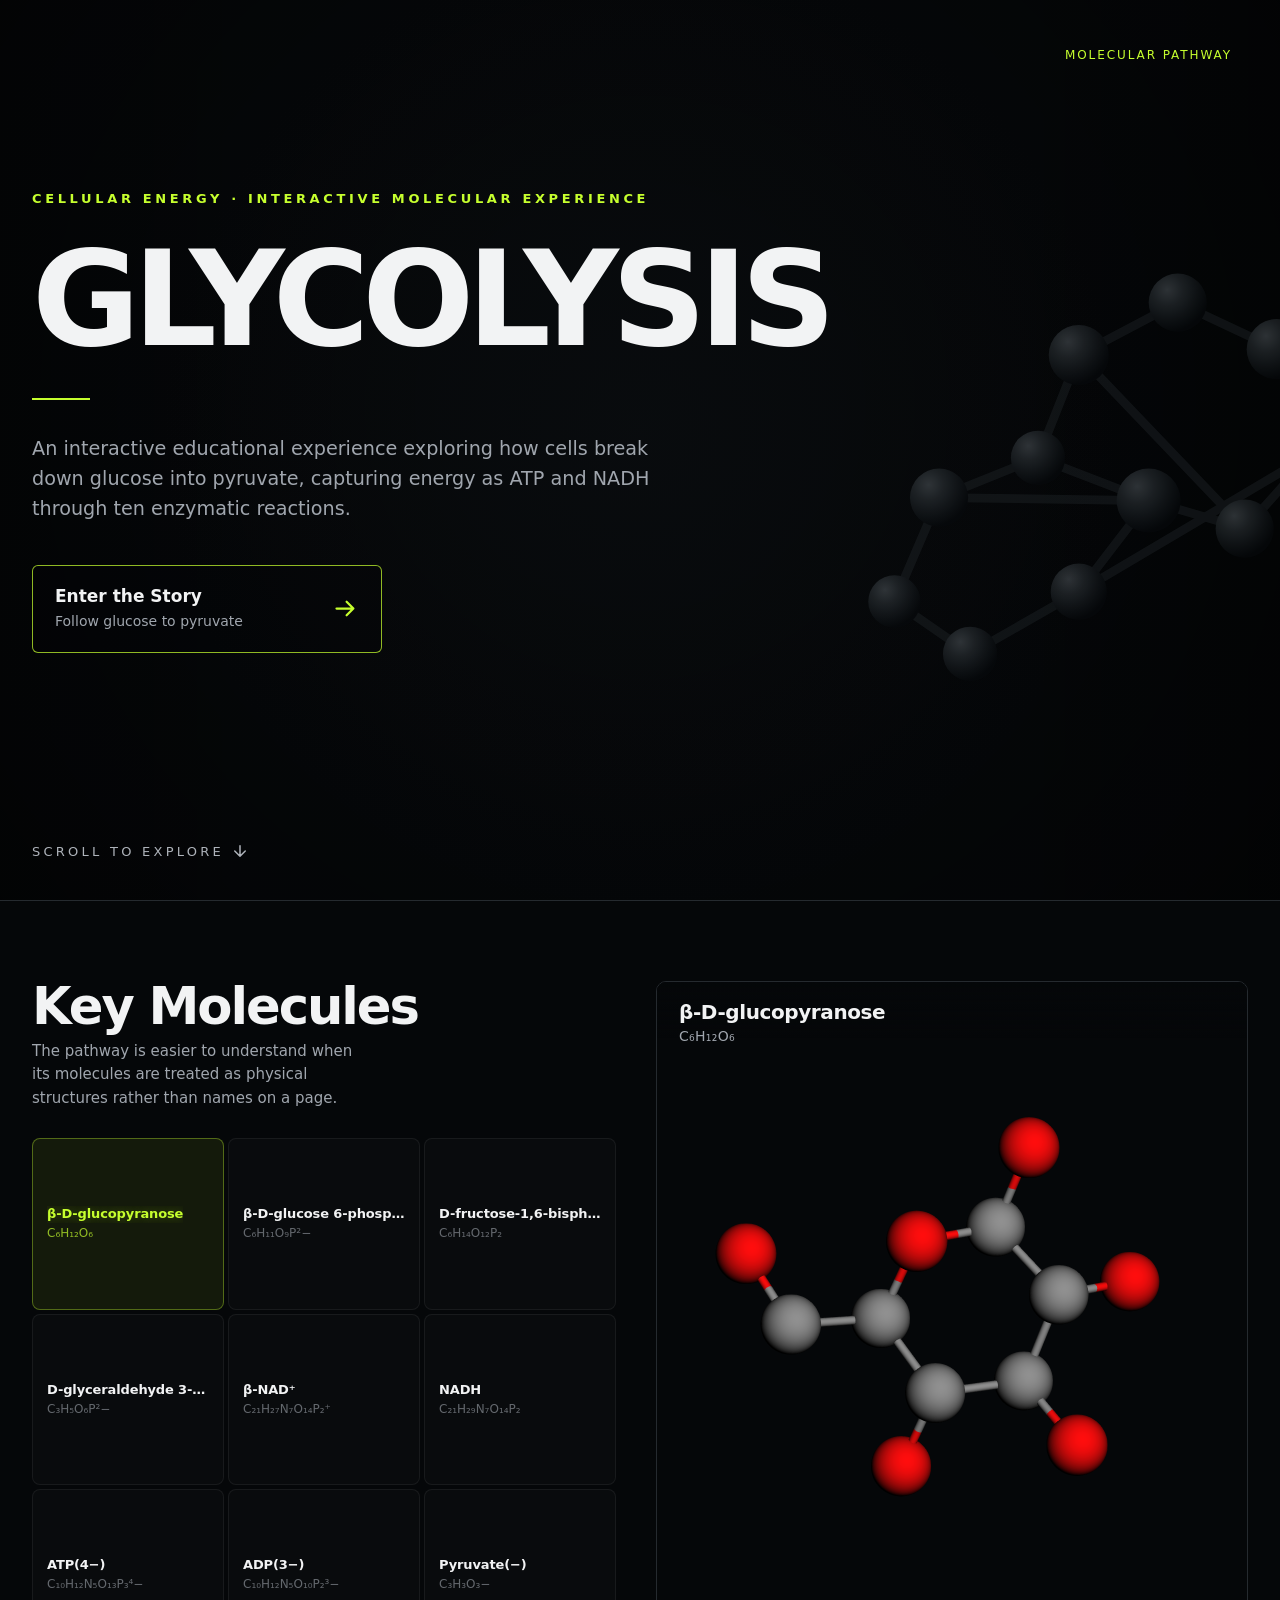
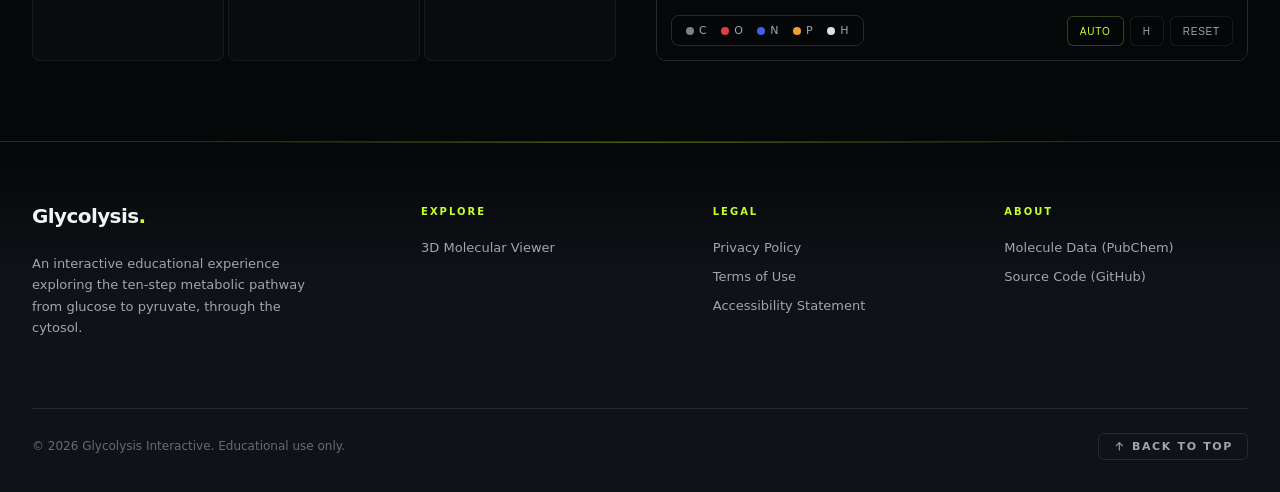
==== commit f125e673: "Fixed email submission implementation and added anti cheat system" ====
--- a/index.html
+++ b/index.html
@@ -8,11 +8,11 @@
   <link rel="canonical" href="https://glycolysis-project.example/">
   <meta property="og:type" content="website">
   <meta property="og:title" content="Glycolysis | Interactive 3D Molecular Viewer">
-  <meta property="og:description" content="Explore glycolysis through an interactive 3D molecular viewer with all 15 pathway intermediates and cofactors.">
+  <meta property="og:description" content="Explore glycolysis through an interactive 3D molecular viewer with key pathway molecules.">
   <meta property="og:url" content="https://glycolysis-project.example/">
   <meta name="twitter:card" content="summary_large_image">
   <meta name="twitter:title" content="Glycolysis | Interactive 3D Molecular Viewer">
-  <meta name="twitter:description" content="Explore glycolysis through an interactive 3D molecular viewer with all 15 pathway intermediates and cofactors.">
+  <meta name="twitter:description" content="Explore glycolysis through an interactive 3D molecular viewer with key pathway molecules.">
   <meta name="google-site-verification" content="REPLACE_WITH_GOOGLE_VERIFICATION_TOKEN">
   <script type="application/ld+json">{"@context":"https://schema.org","@type":"WebApplication","name":"Glycolysis Interactive","description":"An interactive 3D molecular viewer for exploring the glycolysis metabolic pathway.","applicationCategory":"EducationalApplication","operatingSystem":"Web Browser","url":"https://glycolysis-project.example/"}</script>
   <link rel="stylesheet" href="styles/landing.css">
@@ -53,19 +53,19 @@
     <div class="page-context" aria-hidden="true"><strong>MOLECULAR PATHWAY</strong></div>
     <div class="hero-content">
       <div class="hero-copy">
-        <p class="eyebrow">CELLULAR ENERGY · INTERACTIVE MOLECULAR LECTURE</p>
+        <p class="eyebrow">CELLULAR ENERGY &middot; INTERACTIVE MOLECULAR EXPERIENCE</p>
         <h1 id="hero-title">GLYCOLYSIS</h1>
         <div class="hero-rule" aria-hidden="true"></div>
-        <p class="description">A ten-step pathway through the cytosol that converts glucose into pyruvate, generating ATP and NADH.</p>
+        <p class="description">An interactive educational experience exploring how cells break down glucose into pyruvate, capturing energy as ATP and NADH through ten enzymatic reactions.</p>
         <a class="story-link" href="story/index.html">
           <span class="story-copy">
-            <span class="story-title">Interactive Story</span>
+            <span class="story-title">Enter the Story</span>
             <span class="story-subtitle">Follow glucose to pyruvate</span>
           </span>
           <span class="story-arrow" aria-hidden="true"><svg viewBox="0 0 24 24" focusable="false"><path d="M4 12h15M13 6l6 6-6 6"/></svg></span>
         </a>
       </div>
-      <a class="scroll-cue" href="#viewerSection">SCROLL TO ENTER THE CYTOSOL <svg viewBox="0 0 24 24" focusable="false" aria-hidden="true"><path d="M12 5v14M19 12l-7 7-7-7"/></svg></a>
+      <a class="scroll-cue" href="#viewerSection">SCROLL TO EXPLORE <svg viewBox="0 0 24 24" focusable="false" aria-hidden="true"><path d="M12 5v14M19 12l-7 7-7-7"/></svg></a>
     </div>
   </section>
 
@@ -79,10 +79,10 @@
         <button class="viewer-gate-btn" id="viewerBack" type="button">GO BACK</button>
       </div>
     </div>
-    <div class="viewer-inner" id="viewerContent">
+    <div class="viewer-inner" id="viewerContent" hidden>
       <div class="viewer-sidebar">
-        <h2 class="viewer-heading" id="viewer-heading">Pick a molecule</h2>
-        <p class="viewer-subtitle">Select a molecule to explore its interactive 3D structure.</p>
+        <h2 class="viewer-heading" id="viewer-heading">Key Molecules</h2>
+        <p class="viewer-subtitle">The pathway is easier to understand when its molecules are treated as physical structures rather than names on a page.</p>
         <div class="mol-btn-grid" id="molGrid" role="radiogroup" aria-label="Molecule selector"></div>
       </div>
       <div class="viewer-main">
@@ -114,12 +114,11 @@
     <div class="footer-top">
       <div class="footer-brand">
         <div class="footer-logo">Glycolysis<span class="accent">.</span></div>
-        <p class="footer-tagline">An interactive molecular lecture exploring the ten-step metabolic pathway from glucose to pyruvate, through the cytosol.</p>
+        <p class="footer-tagline">An interactive educational experience exploring the ten-step metabolic pathway from glucose to pyruvate, through the cytosol.</p>
       </div>
       <nav class="footer-col" aria-label="Explore">
         <span class="footer-col-title">Explore</span>
         <a href="#viewerSection">3D Molecular Viewer</a>
-        <a href="story/index.html">Interactive Story</a>
       </nav>
       <nav class="footer-col" aria-label="Legal">
         <span class="footer-col-title">Legal</span>
@@ -130,12 +129,12 @@
       <div class="footer-col">
         <span class="footer-col-title">About</span>
         <a href="https://pubchem.ncbi.nlm.nih.gov/" target="_blank" rel="noopener">Molecule Data (PubChem)</a>
-        <a href="https://github.com" target="_blank" rel="noopener">Source on GitHub</a>
+        <a href="https://github.com/Rainier-PS/Glycolysis" target="_blank" rel="noopener">Source Code (GitHub)</a>
       </div>
     </div>
     <div class="footer-divider"></div>
     <div class="footer-bottom">
-      <span class="footer-copy">© 2026 Glycolysis Interactive. Educational use only.</span>
+      <span class="footer-copy">&copy; 2026 Glycolysis Interactive. Educational use only.</span>
       <div class="footer-bottom-links">
         <a href="#" class="footer-back-top" aria-label="Back to top"><svg viewBox="0 0 24 24" focusable="false" aria-hidden="true"><path d="M12 19V5M6 11l6-6 6 6"/></svg> Back to top</a>
       </div>
--- a/styles/landing.css
+++ b/styles/landing.css
@@ -761,44 +761,45 @@
 
 .viewer-controls {
   position: absolute;
-  bottom: 12px;
-  right: 12px;
+  bottom: 14px;
+  right: 14px;
   display: flex;
   gap: 6px;
   z-index: 2;
 }
 
 .vc-btn {
-  padding: 6px 12px;
-  font-size: 11px;
+  padding: 5px 12px;
+  font-size: 10px;
   font-weight: 500;
   letter-spacing: .8px;
   color: var(--muted);
-  border: 1px solid var(--line);
+  border: 1px solid rgba(255,255,255,.08);
   border-radius: var(--radius);
-  background: rgba(5,7,9,.75);
+  background: rgba(5,7,9,.7);
   backdrop-filter: blur(8px);
   cursor: pointer;
   transition: all .18s ease;
-  min-height: 44px;
-  min-width: 44px;
+  min-height: 30px;
   display: flex;
   align-items: center;
   justify-content: center;
+  white-space: nowrap;
 }
 
 .vc-btn:hover {
   color: var(--text);
-  border-color: rgba(255,255,255,.15);
+  border-color: rgba(255,255,255,.18);
+  background: rgba(255,255,255,.04);
 }
 
 .vc-btn[aria-pressed="true"] {
   color: var(--accent);
-  border-color: rgba(198,255,46,.3);
+  border-color: rgba(198,255,46,.25);
 }
 
 .vc-btn:focus-visible {
-  outline: 2px solid var(--accent);
+  outline: 1px solid var(--accent);
   outline-offset: 2px;
 }
 
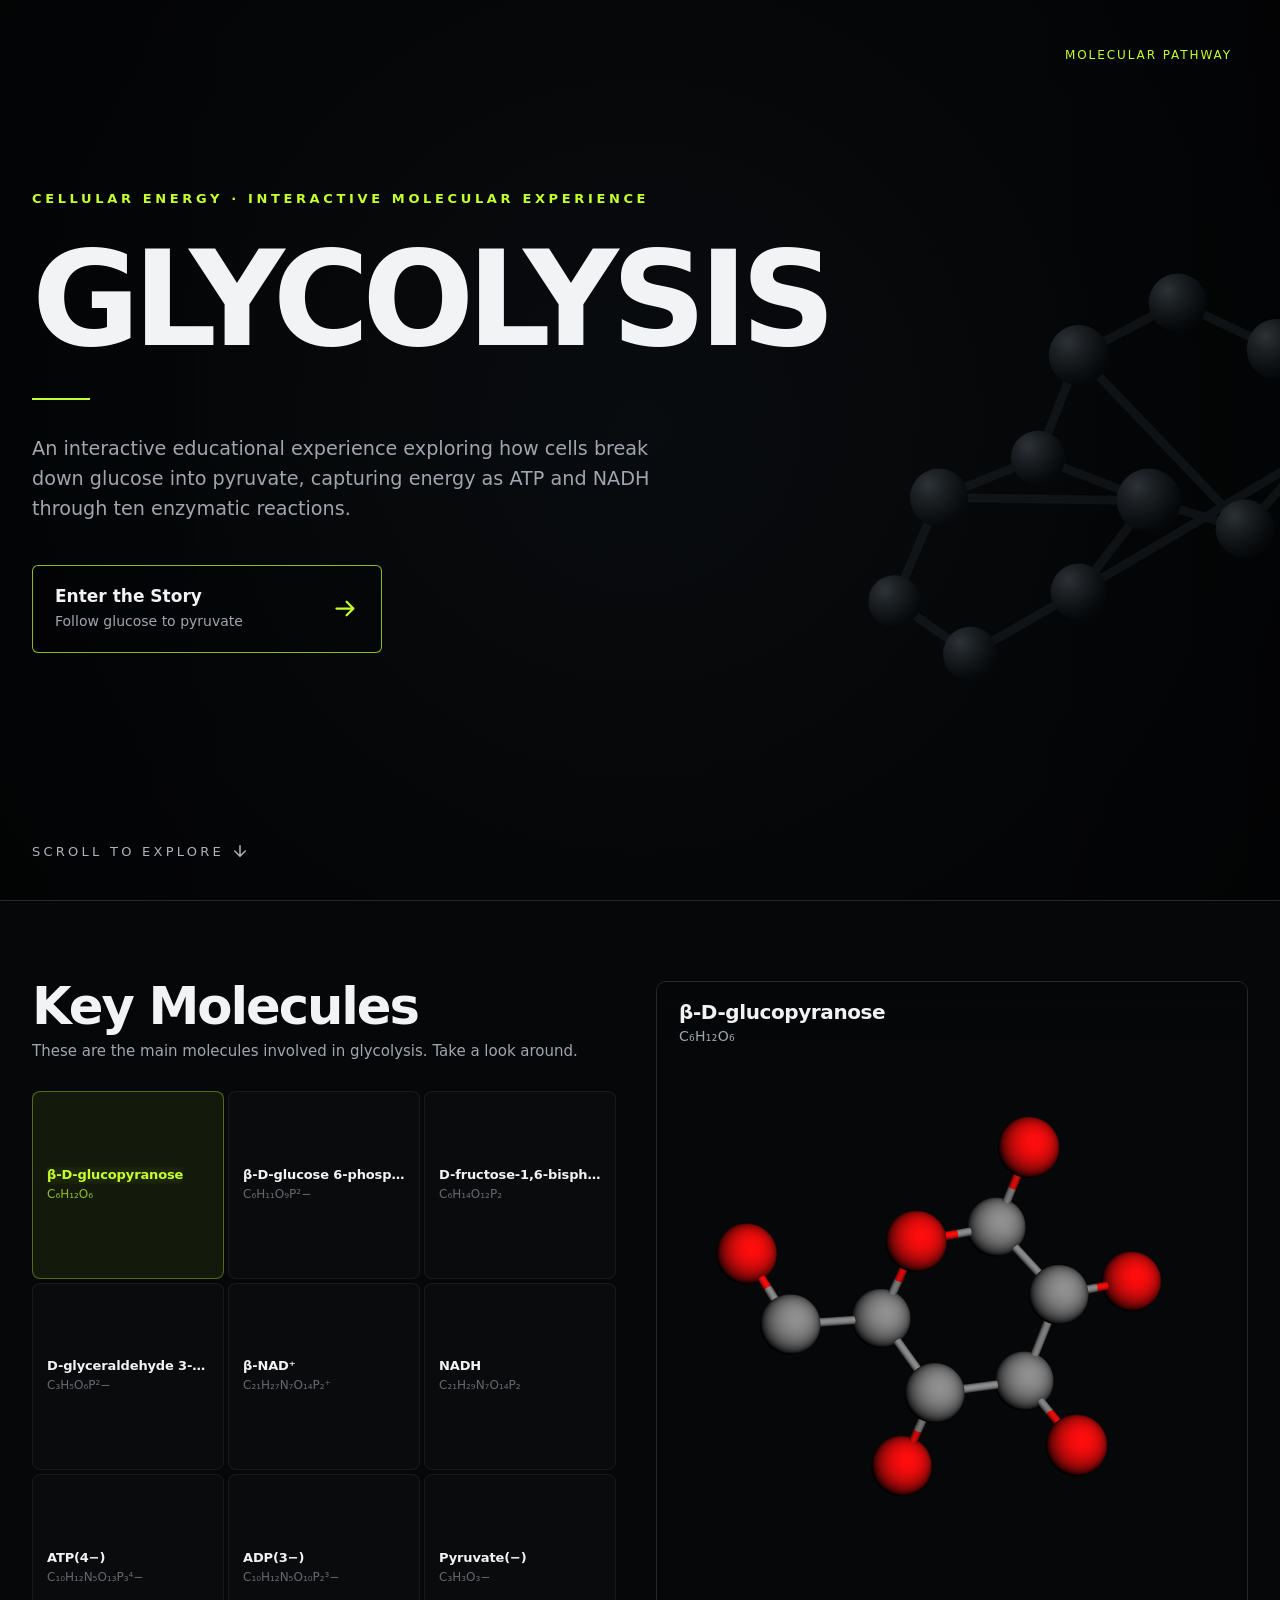
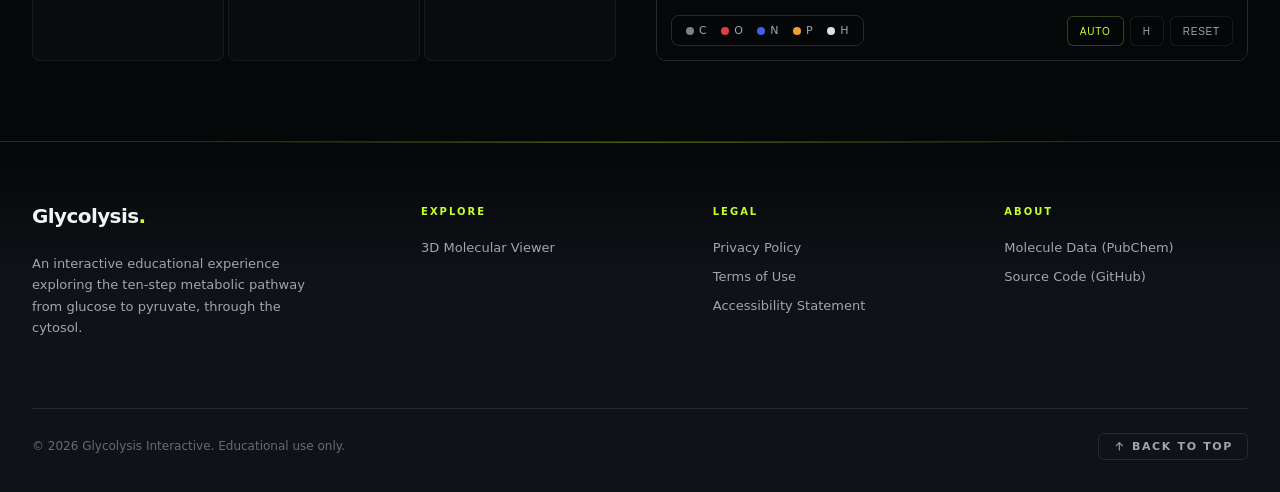
==== commit 206a3c93: "Improved content and quiz questions" ====
--- a/index.html
+++ b/index.html
@@ -82,7 +82,7 @@
     <div class="viewer-inner" id="viewerContent" hidden>
       <div class="viewer-sidebar">
         <h2 class="viewer-heading" id="viewer-heading">Key Molecules</h2>
-        <p class="viewer-subtitle">The pathway is easier to understand when its molecules are treated as physical structures rather than names on a page.</p>
+        <p class="viewer-subtitle">These are the main molecules involved in glycolysis. Take a look around.</p>
         <div class="mol-btn-grid" id="molGrid" role="radiogroup" aria-label="Molecule selector"></div>
       </div>
       <div class="viewer-main">
--- a/styles/landing.css
+++ b/styles/landing.css
@@ -554,7 +554,6 @@
   color: var(--muted);
   margin: 0 0 28px;
   line-height: 1.55;
-  max-width: 340px;
 }
 
 .mol-btn-grid {
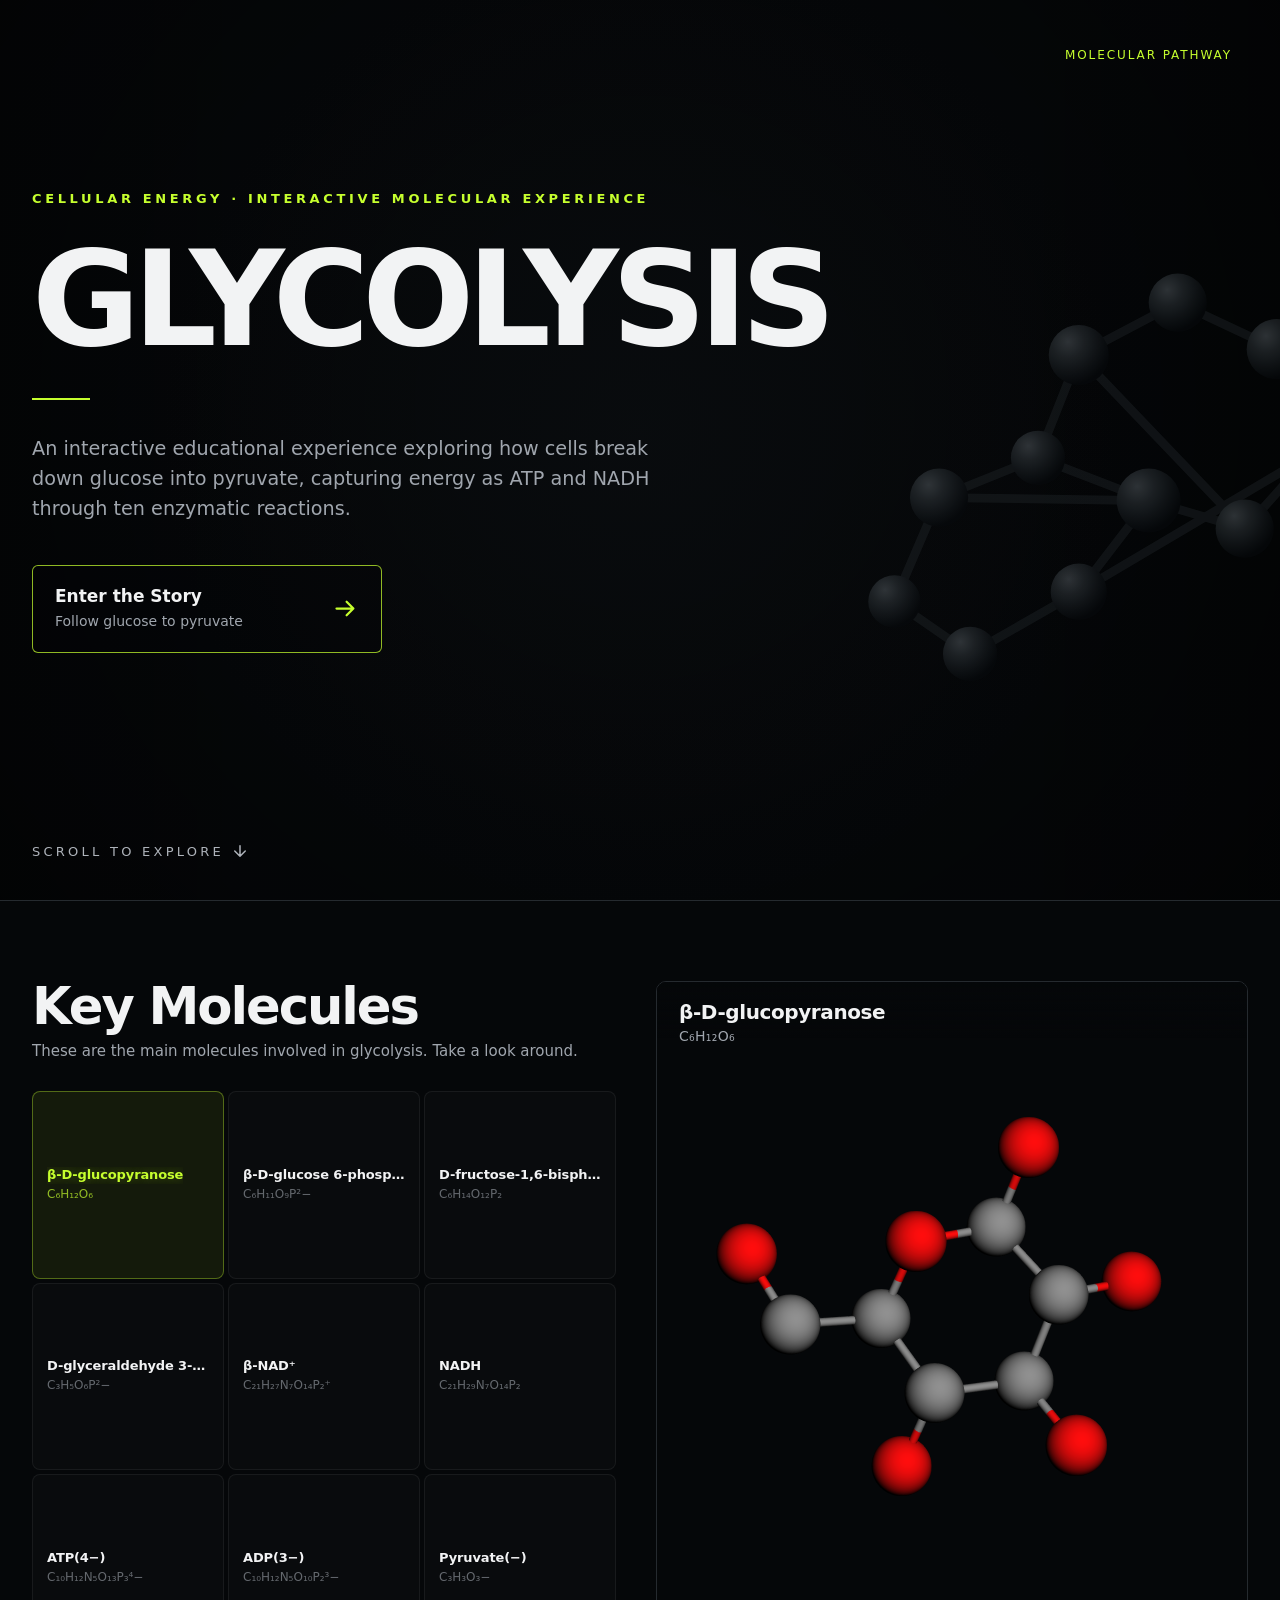
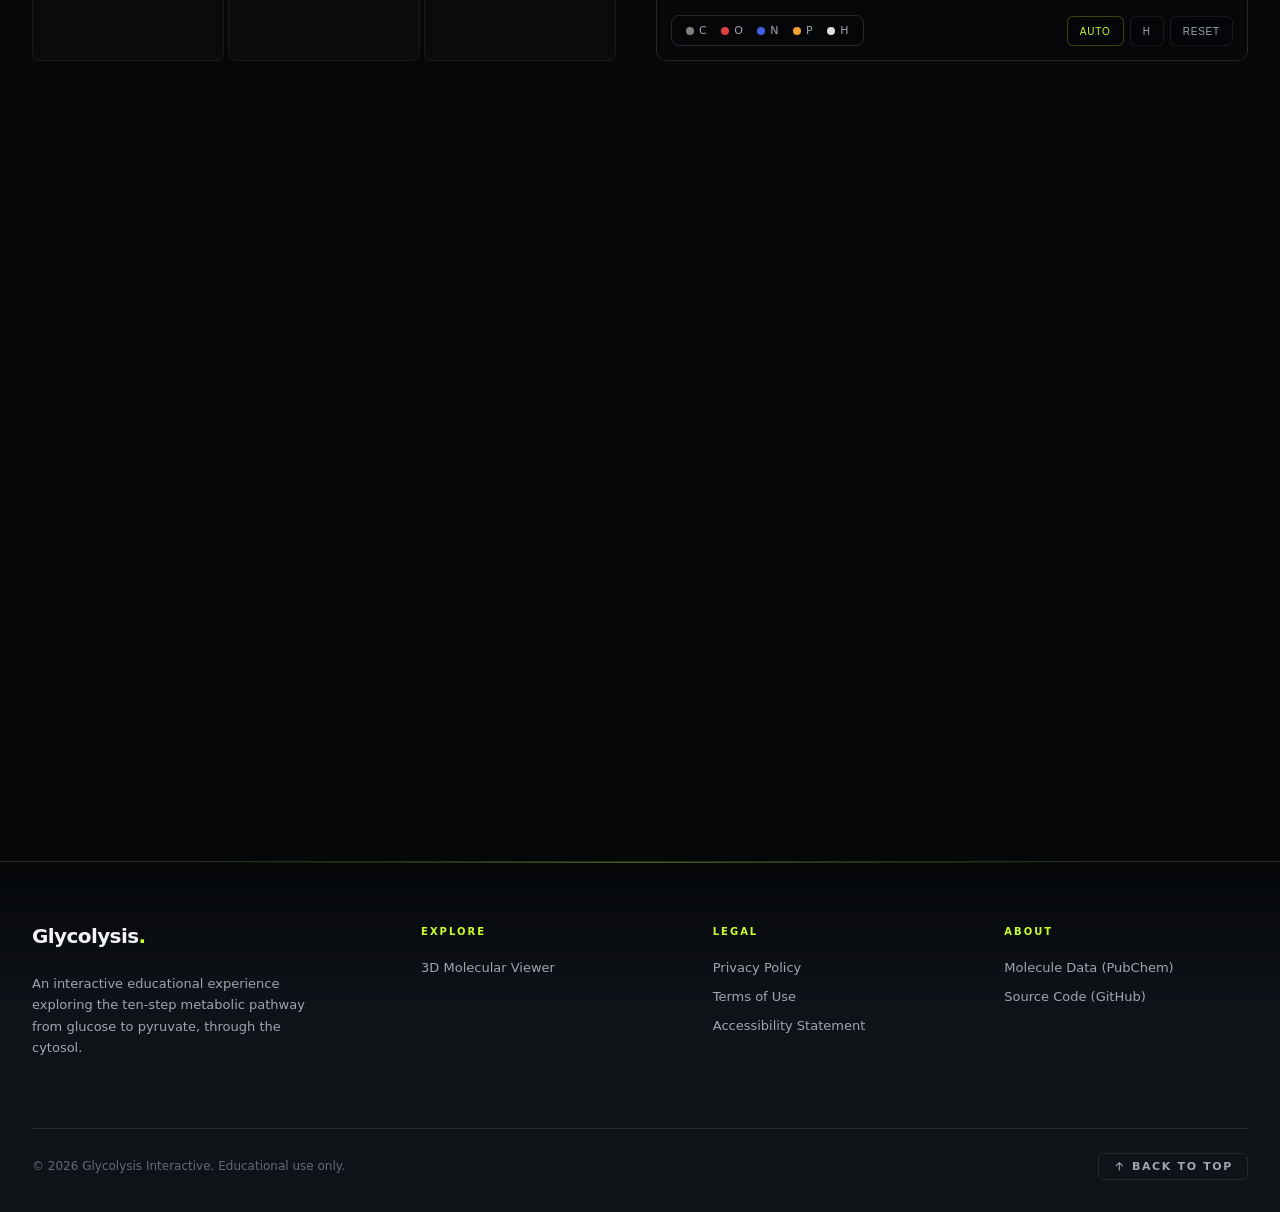
==== commit 70ea159b: "Updated story mode UI and fixed layout bugs" ====
--- a/index.html
+++ b/index.html
@@ -110,6 +110,8 @@
     </div>
   </section>
 
+  <div class="floating-scrollbar" id="floatingScrollbar" role="scrollbar" aria-label="Page scroll position" aria-valuemin="0" aria-valuemax="100" aria-valuenow="0" tabindex="0"><div class="floating-scrollbar-thumb" id="floatingScrollbarThumb"></div></div>
+
   <footer class="site-footer" role="contentinfo">
     <div class="footer-top">
       <div class="footer-brand">
--- a/styles/landing.css
+++ b/styles/landing.css
@@ -44,9 +44,50 @@
   color: var(--text);
 }
 
+html {
+  scrollbar-width: none;
+}
+
+html::-webkit-scrollbar {
+  display: none;
+}
+
 body {
   font-family: Inter, "Space Grotesk", system-ui, -apple-system, BlinkMacSystemFont, "Segoe UI", sans-serif;
   overflow-x: hidden;
+}
+
+.floating-scrollbar {
+  position: fixed;
+  top: 10vh;
+  right: 18px;
+  width: 8px;
+  height: 80vh;
+  position: relative;
+  border-radius: 999px;
+  background: rgba(255,255,255,.1);
+  z-index: 1000;
+  cursor: pointer;
+  touch-action: none;
+  outline: none;
+}
+
+.floating-scrollbar-thumb {
+  position: absolute;
+  top: 0;
+  left: 0;
+  width: 100%;
+  height: 100%;
+  border-radius: inherit;
+  background: var(--accent);
+  box-shadow: 0 0 12px rgba(198,255,46,.25);
+  clip-path: inset(0 0 100% 0);
+  transition: none;
+}
+
+.floating-scrollbar:focus-visible {
+  outline: 2px solid var(--accent);
+  outline-offset: 4px;
 }
 
 .hero {
@@ -275,6 +316,19 @@
 }
 
 @media (max-width: 768px) {
+  .floating-scrollbar {
+    top: 0;
+    right: 0;
+    width: 100%;
+    height: 3px;
+    border-radius: 0;
+    background: rgba(255,255,255,.1);
+  }
+  .floating-scrollbar-thumb {
+    width: 100%;
+    border-radius: 0;
+    clip-path: inset(0 100% 0 0);
+  }
   html {
     scroll-snap-type: y mandatory;
   }
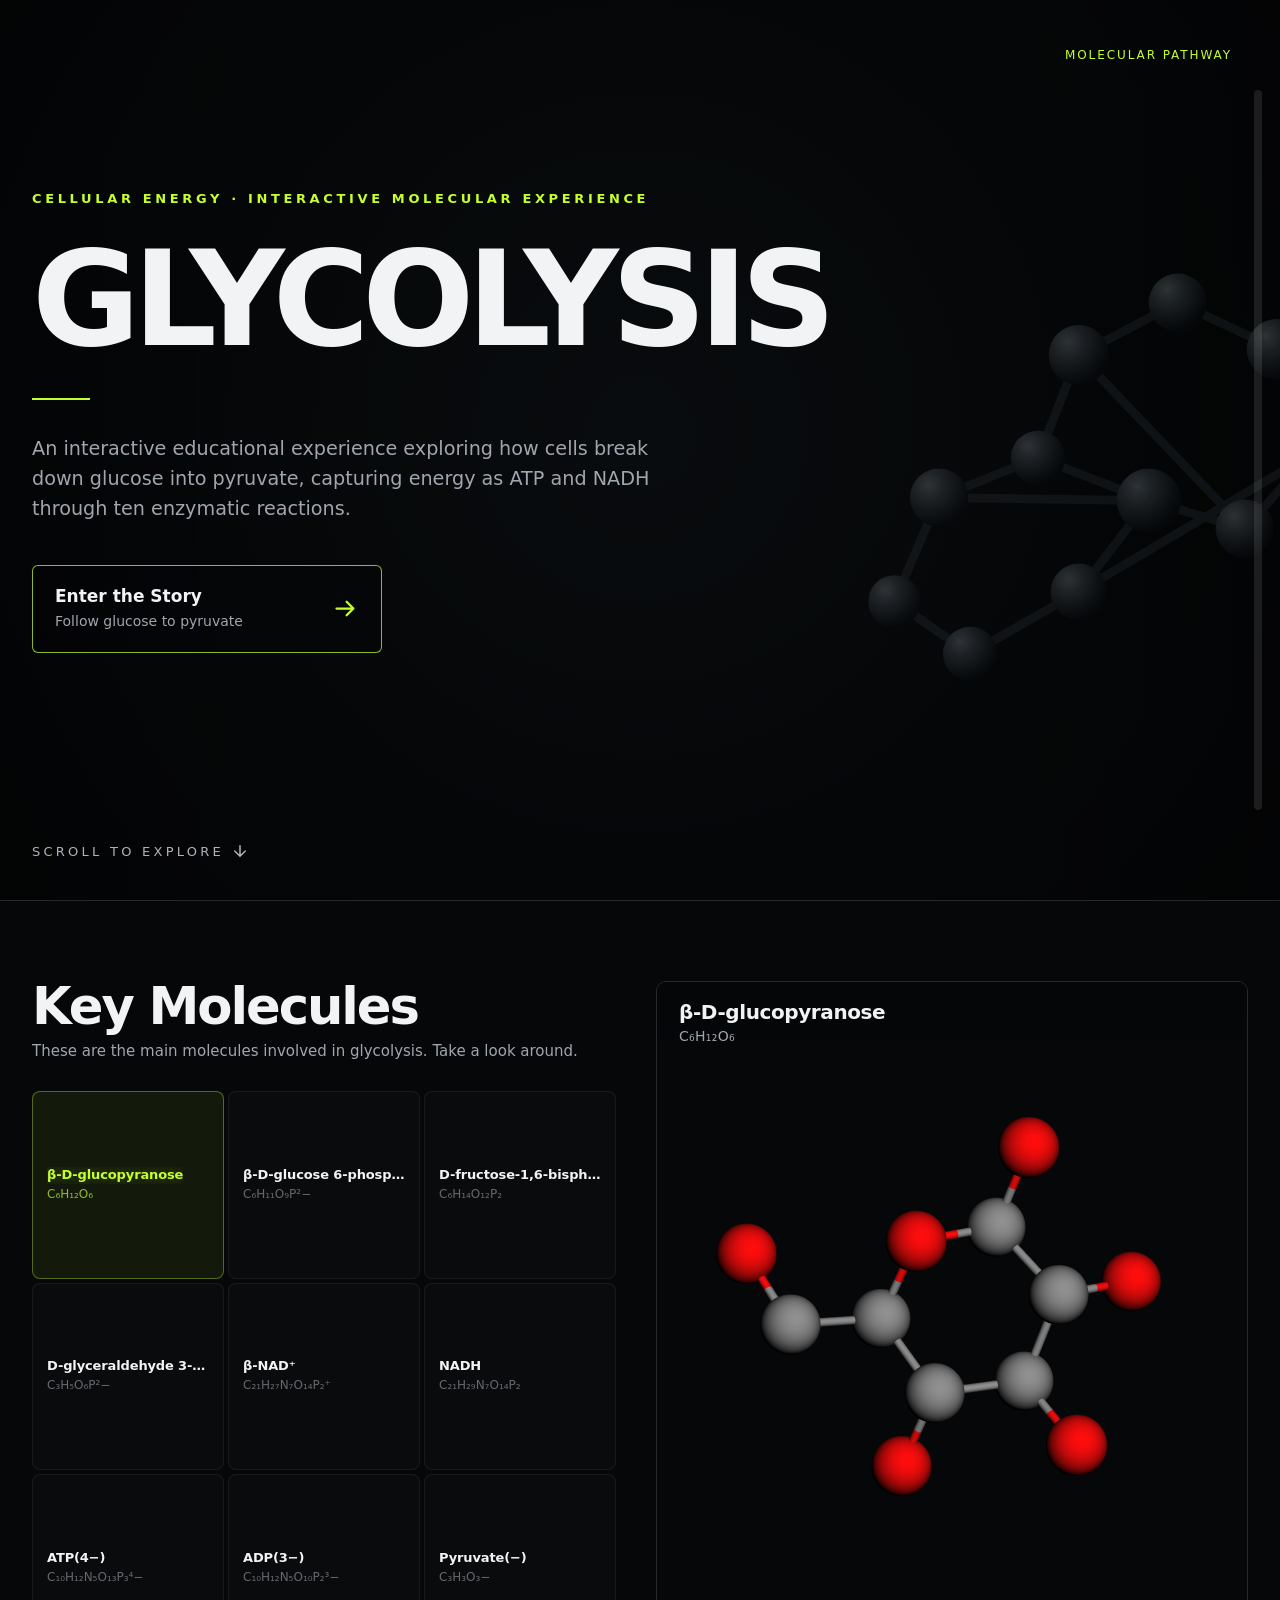
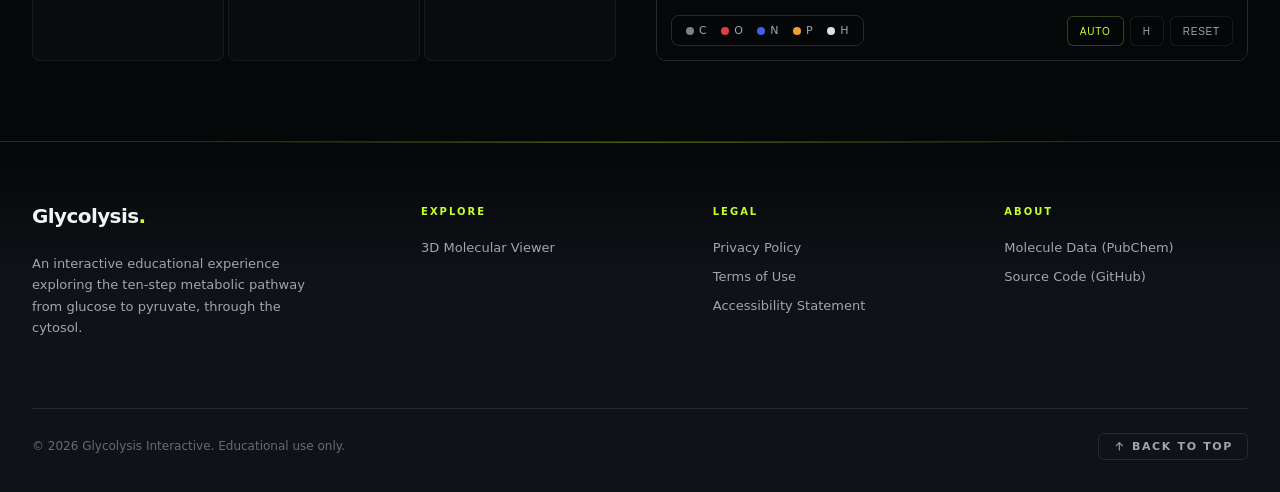
==== commit 9a1df89e: "Fixed anti-cheat vulnerability & improve SEO" ====
--- a/index.html
+++ b/index.html
@@ -5,16 +5,16 @@
   <meta name="viewport" content="width=device-width,initial-scale=1">
   <meta name="description" content="An interactive molecular lecture exploring glycolysis from glucose to pyruvate.">
   <title>Glycolysis | Interactive 3D Molecular Viewer</title>
-  <link rel="canonical" href="https://glycolysis-project.example/">
+  <link rel="canonical" href="https://glycolysis.rainierps8.workers.dev/">
   <meta property="og:type" content="website">
   <meta property="og:title" content="Glycolysis | Interactive 3D Molecular Viewer">
   <meta property="og:description" content="Explore glycolysis through an interactive 3D molecular viewer with key pathway molecules.">
-  <meta property="og:url" content="https://glycolysis-project.example/">
+  <meta property="og:url" content="https://glycolysis.rainierps8.workers.dev/">
   <meta name="twitter:card" content="summary_large_image">
   <meta name="twitter:title" content="Glycolysis | Interactive 3D Molecular Viewer">
   <meta name="twitter:description" content="Explore glycolysis through an interactive 3D molecular viewer with key pathway molecules.">
-  <meta name="google-site-verification" content="REPLACE_WITH_GOOGLE_VERIFICATION_TOKEN">
-  <script type="application/ld+json">{"@context":"https://schema.org","@type":"WebApplication","name":"Glycolysis Interactive","description":"An interactive 3D molecular viewer for exploring the glycolysis metabolic pathway.","applicationCategory":"EducationalApplication","operatingSystem":"Web Browser","url":"https://glycolysis-project.example/"}</script>
+  <meta name="google-site-verification" content="HNpQV2DbFSJBuhP7YB8At8Cs3YXfBu4s6o4GFPZ8FeA">
+  <script type="application/ld+json">{"@context":"https://schema.org","@type":"WebApplication","name":"Glycolysis Interactive","description":"An interactive 3D molecular viewer for exploring the glycolysis metabolic pathway.","applicationCategory":"EducationalApplication","operatingSystem":"Web Browser","url":"https://glycolysis.rainierps8.workers.dev/"}</script>
   <link rel="stylesheet" href="styles/landing.css">
 </head>
 <body>
--- a/styles/landing.css
+++ b/styles/landing.css
@@ -63,7 +63,6 @@
   right: 18px;
   width: 8px;
   height: 80vh;
-  position: relative;
   border-radius: 999px;
   background: rgba(255,255,255,.1);
   z-index: 1000;
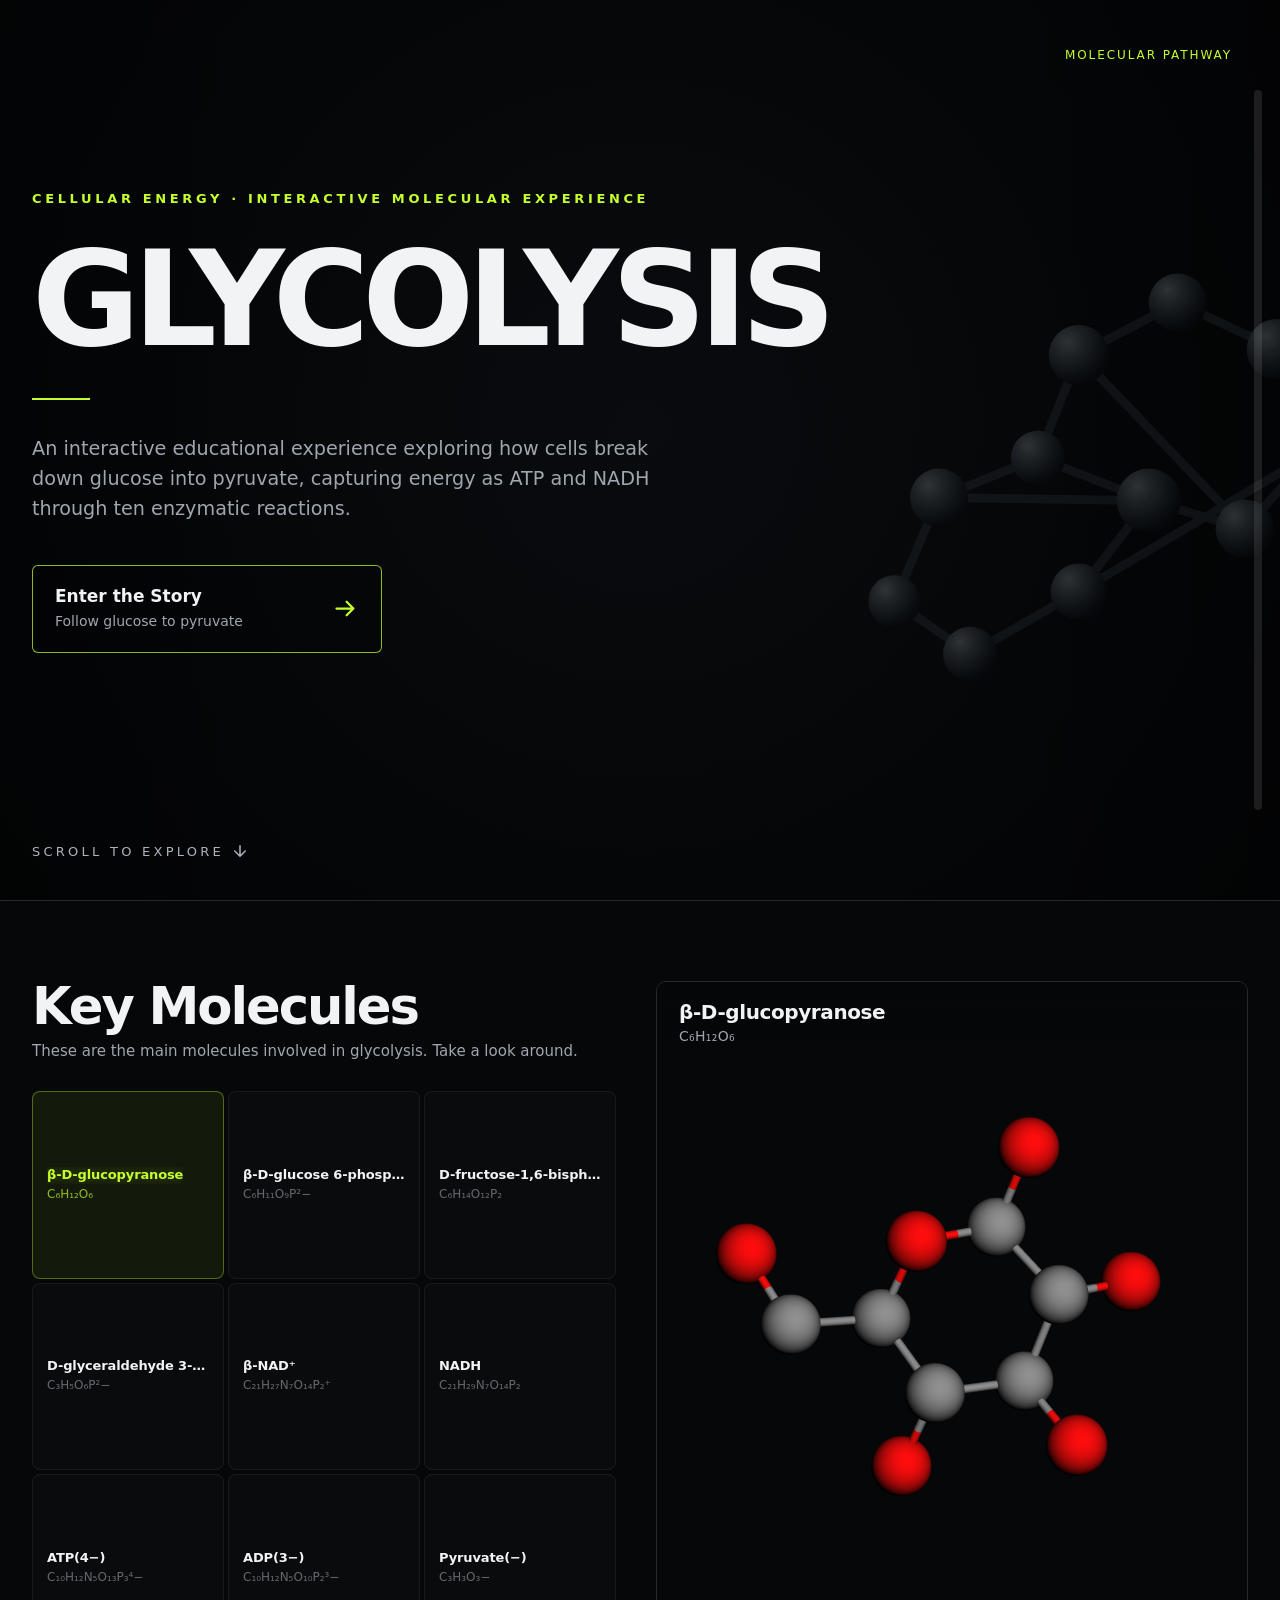
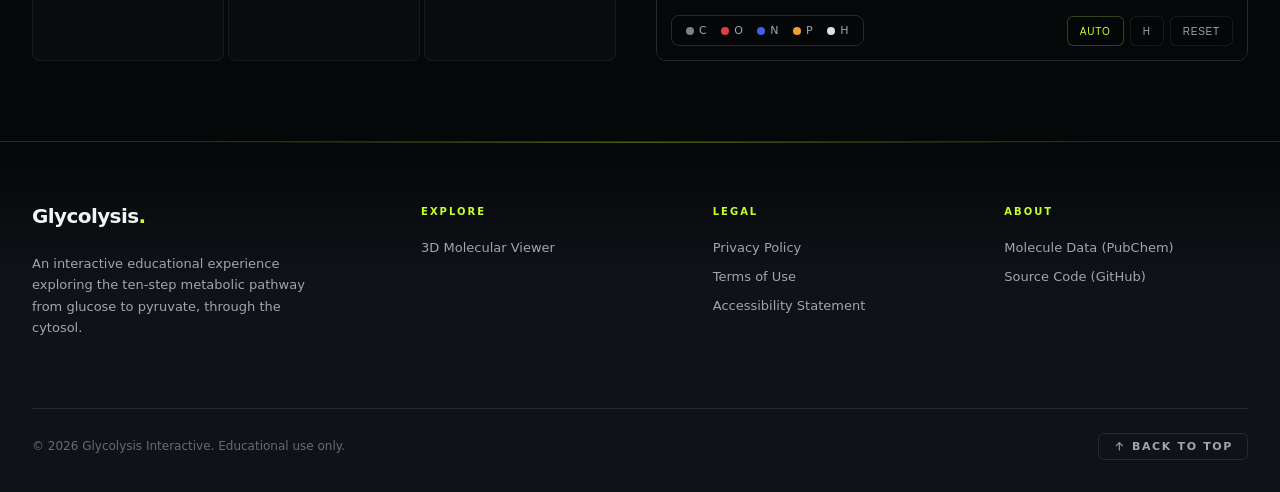
==== commit f37c2303: "Added favicon" ====
--- a/index.html
+++ b/index.html
@@ -3,6 +3,7 @@
 <head>
   <meta charset="utf-8">
   <meta name="viewport" content="width=device-width,initial-scale=1">
+  <link rel="icon" href="/favicon.ico" type="image/x-icon">
   <meta name="description" content="An interactive molecular lecture exploring glycolysis from glucose to pyruvate.">
   <title>Glycolysis | Interactive 3D Molecular Viewer</title>
   <link rel="canonical" href="https://glycolysis.rainierps8.workers.dev/">
